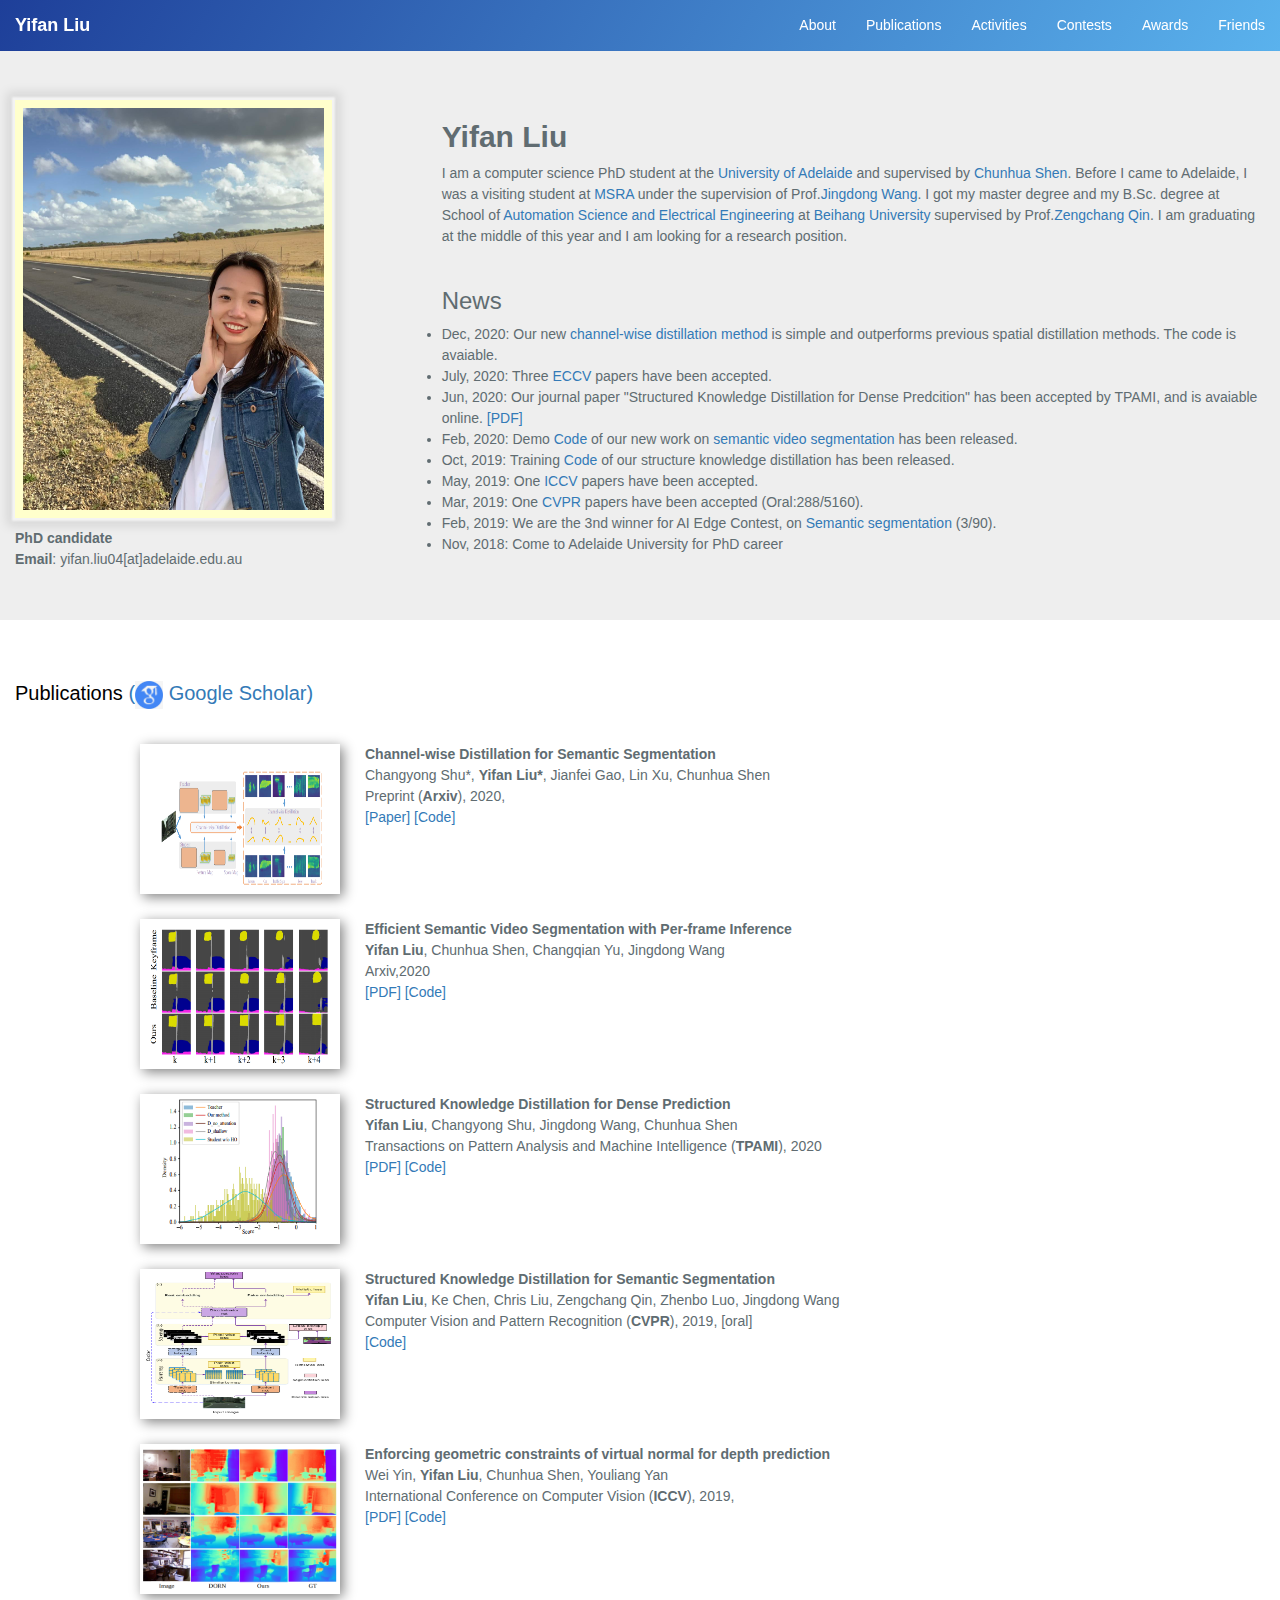
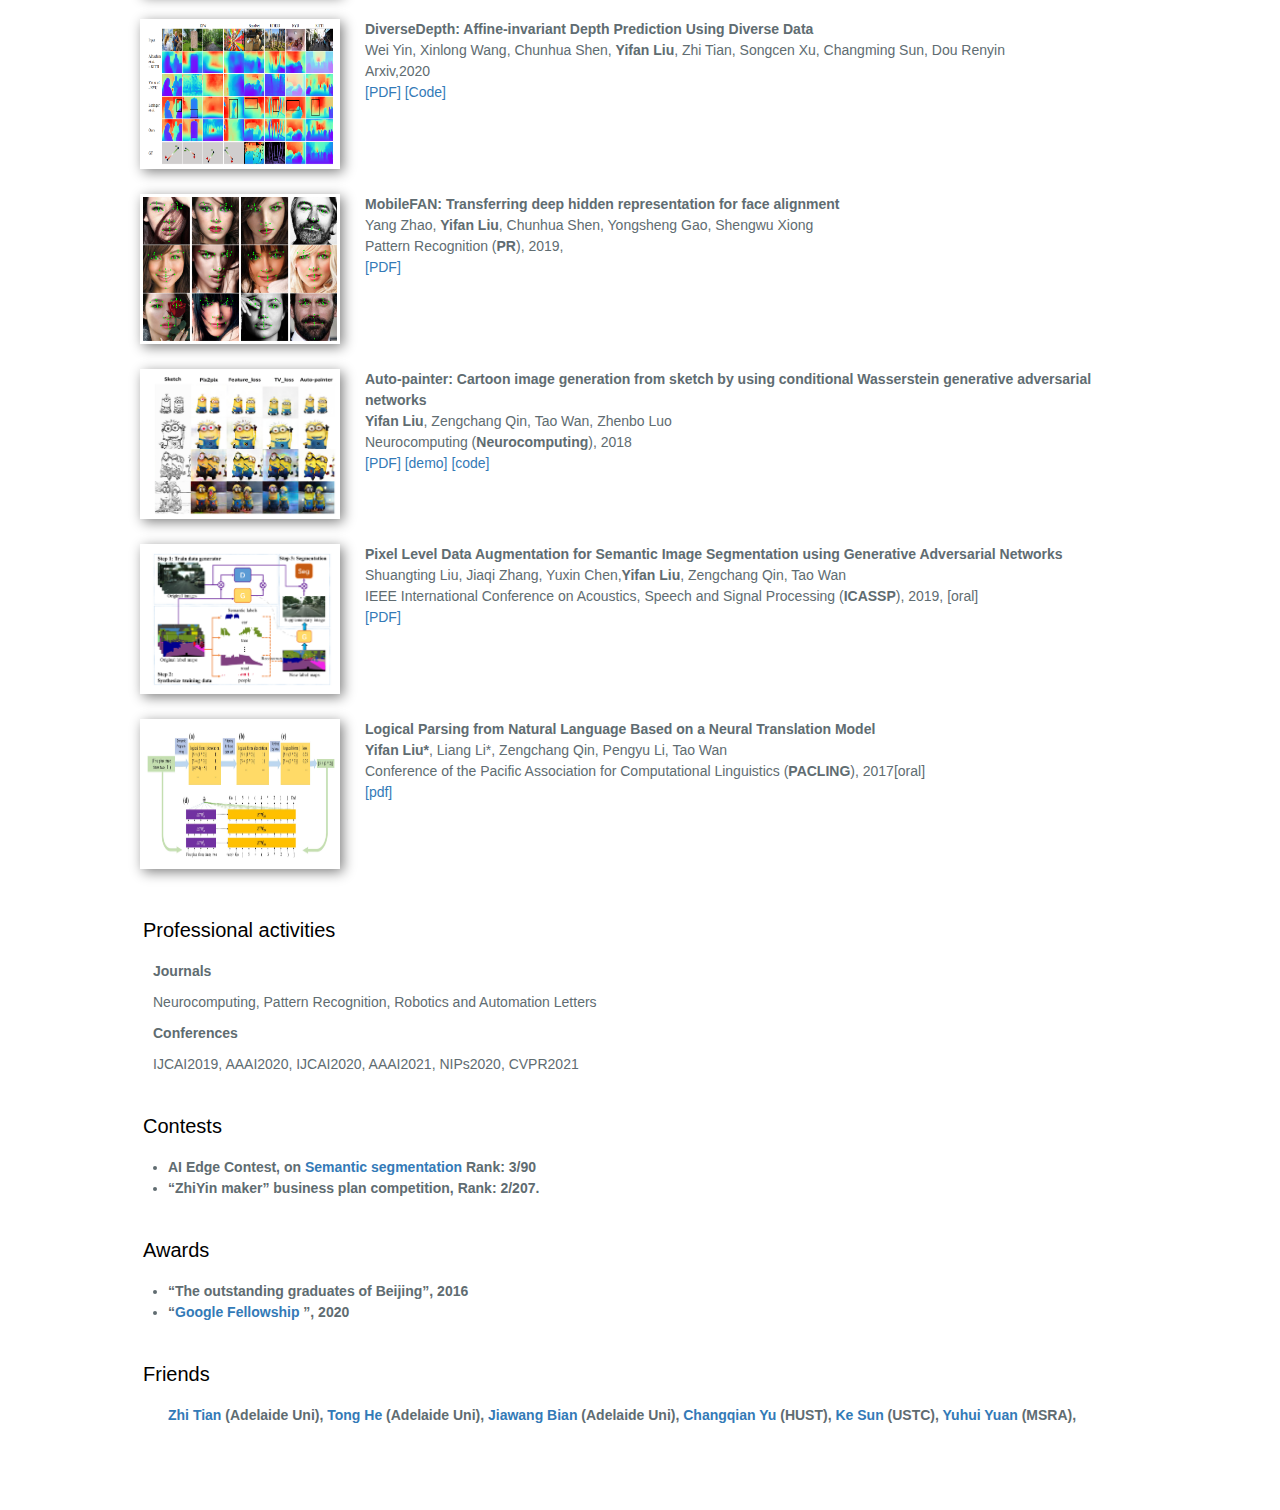
==== index.html @ f65a0e87 "Update index.html" ====
<!DOCTYPE html>

<html lang="en">
<head>
    <!-- Google Analytics -->
    <!-- Global site tag (gtag.js) - Google Analytics -->
    <script async src="https://scholar.google.co.uk/citations?user=GStTsxAAAAAJ&hl=en"></script>
    <script>
      window.dataLayer = window.dataLayer || [];
      function gtag(){dataLayer.push(arguments);}
      gtag('js', new Date());

      gtag('config', 'UA-156699410-1');
    </script>
    
    <meta charset="UTF-8">
    <meta http-equiv="Content-Security-Policy" content="block-all-mixed-content">

    <title>Yifan Liu</title>
    <link rel="icon"  href="images/icon.jpeg" />
    <link rel="stylesheet" href="https://maxcdn.bootstrapcdn.com/bootstrap/3.3.7/css/bootstrap.min.css">
    <link rel="stylesheet" href="./css/styles.css">
</head>
<div class="navbar navbar-fixed-top">
    <div class="container">
        <strong class="navbar-brand">Yifan Liu</strong>
        <div class="navbar-collapse collapse">
            <ul class="nav navbar-nav navbar-right">
                <li><a href="#about">About</a></li>
                <li><a href="#publication">Publications</a></li>
                <li><a href="#education">Activities</a></li>
                <li><a href="#experiences">Contests</a></li>
                <li><a href="#academic competition">Awards</a></li>
                <li><a href="#professional activities"> Friends</a></li>
            </ul>
        </div>
    </div>
</div>

<div class="gray-container" id="about">
    <div class="container">
        <div class="row">
            <div class="col-xs-4">
                <img id="me-img" src="yifan.png">
                <div style="padding-top:10px">
                    <span><strong>PhD candidate</strong></span><br /> 
                    <span><strong>Email</strong>: yifan.liu04[at]adelaide.edu.au</span> <br /> 
                </div>
                
            </div>
            <div class="col-xs-8">
                <h2>
                    <strong>Yifan Liu</strong>
                </h2>
                <div class="paper">
                    <span>I am a computer science PhD student at the <a href='https://www.adelaide.edu.au/'>University of Adelaide</a> and supervised by <a href='http://cs.adelaide.edu.au/~chhshen/'>Chunhua Shen</a>.</span>
                    Before I came to Adelaide, I was a visiting student at <a href='https://www.microsoft.com/en-us/research/lab/microsoft-research-asia/'>MSRA</a> under the supervision of Prof.<a href='https://jingdongwang2017.github.io/'>Jingdong Wang</a>. I got my master degree and my B.Sc. degree at School of <a href = 'asee.buaa.edu.cn'>Automation Science and Electrical Engineering</a> at <a href='https://ev.buaa.edu.cn/'>Beihang University</a> supervised by Prof.<a href='http://dsd.future-lab.cn/members/qin.html'>Zengchang Qin</a>.
                    I am graduating at the middle of this year and I am looking for a research position.
                    <br> <br>
                    <div style="clear: both;">
                        <div class="section">
                          <h3>News</h3>
                            <li> Dec, 2020: Our new <a href='https://github.com/drilistbox/CWD'>channel-wise distillation method</a> is simple and outperforms previous spatial distillation methods. The code is avaiable.</a> </li>
                            <li> July, 2020: Three <a href='https://eccv2020.eu/'>ECCV</a> papers have been accepted. </a> </li>
                            <li> Jun, 2020: Our journal paper "Structured Knowledge Distillation for Dense Predcition" has been accepted by TPAMI, and is avaiable online. <a href='https://ieeexplore.ieee.org/stamp/stamp.jsp?tp=&arnumber=9115859'>[PDF]</a> </li>
                            <li> Feb, 2020: Demo <a href='https://github.com/irfanICMLL/ETC-Real-time-Per-frame-Semantic-video-segmentation'>Code</a> of our new work on  <a href='https://arxiv.org/pdf/2002.11433.pdf'>semantic video segmentation</a> has been released. </li>
                            <li> Oct, 2019: Training <a href='https://github.com/irfanICMLL/structure_knowledge_distillation'>Code</a> of our structure knowledge distillation has been released. </li>	    
                            <li> May, 2019: One <a href='http://iccv2019.thecvf.com//'>ICCV</a> papers have been accepted. </li>
                            <li> Mar, 2019: One <a href='2019.thecvf.com/'>CVPR</a> papers have been accepted (Oral:288/5160). </li>
                            <li> Feb, 2019: We are the 3nd winner for AI Edge Contest, on <a href='https://signate.jp/competitions/143/leaderboard'>Semantic segmentation </a> (3/90). </li>
                            <li> Nov, 2018: Come to Adelaide University for PhD career </li>
                        </div>
                </div>
            </div>
        </div>
    </div>
</div>
</div>

<br />
<div id="rows" style="margin-left: 8%"></div>


<div id="publication">
    <div class="container">
        <h2 class="section_title">Publications 
            <a href="https://scholar.google.com/citations?user=ksQ4JnQAAAAJ&hl=zh-CN" target="_blank">
                    (<img src = "scholar.jpg" title = "scholar" width ="28"> Google Scholar)
            </a>
        </h2>
        <div class="w-4/5 mx-auto">
                       <div class="flex pt-10">
            <div>
                <img class="publication-photo mr-10" src="papers/cw.png" title="Channel-wise Distillation for Semantic Segmentation" />
            </div>
            <div>
                <strong>Channel-wise Distillation for Semantic Segmentation</strong><br />
                Changyong Shu*, <strong>Yifan Liu*</strong>, Jianfei Gao, Lin Xu, Chunhua Shen<br />
                Preprint (<strong>Arxiv</strong>), 2020,<br /> 
                <a href='https://arxiv.org/abs/2011.13256'>[Paper]</a>
                <a href='https://github.com/drilistbox/CWD'>[Code]</a>
            </div>
            </div>
            
            
            <div class="flex pt-10">
                <div><img class="publication-photo mr-10 " src="papers/ECCV.png" title="Efficient Semantic Video Segmentation with Per-frame Inference" /></div>
                <div class="">
                    <strong>Efficient Semantic Video Segmentation with Per-frame Inference</strong><br />
                    <strong>Yifan Liu</strong>, Chunhua Shen, Changqian Yu, Jingdong Wang<br />
                    Arxiv,2020<br /> 
                    <a href='https://arxiv.org/pdf/2002.11433.pdf'>[PDF]</a>
                    <a href='https://github.com/irfanICMLL/ETC-Real-time-Per-frame-Semantic-video-segmentation'>[Code]</a>
                </div>
            </div>
           <div class="flex pt-10">
               <div>
                <img class="publication-photo mr-10" src="papers/pami.png" title="Structured Knowledge Distillation for Dense Prediction" />
               </div>
               <div>
                <strong>Structured Knowledge Distillation for Dense Prediction</strong><br />
                <strong>Yifan Liu</strong>, Changyong Shu, Jingdong Wang, Chunhua Shen<br />
                Transactions on Pattern Analysis and Machine Intelligence (<strong>TPAMI</strong>), 2020<br /> 
                <a href='https://ieeexplore.ieee.org/stamp/stamp.jsp?tp=&arnumber=9115859'>[PDF]</a>
                <a href='https://github.com/irfanICMLL/structure_knowledge_distillation'>[Code]</a>
               </div>
           </div>

           <div class="flex pt-10">
            <div>
                <img class="publication-photo mr-10" src="papers/cvpr.png" title="Structured Knowledge Distillation for Semantic Segmentation" />
            </div>
            <div>
                <strong>Structured Knowledge Distillation for Semantic Segmentation</strong><br />
                <strong>Yifan Liu</strong>, Ke Chen, Chris Liu, Zengchang Qin, Zhenbo Luo, Jingdong Wang<br />
                Computer Vision and Pattern Recognition (<strong>CVPR</strong>), 2019, <alert>[oral]</alert><br /> 
                <a href='https://github.com/irfanICMLL/structure_knowledge_distillation'>[Code]</a>
            </div>
            </div>

            <div class="flex pt-10">
                <div>
                    <img class="publication-photo mr-10" src="papers/iccv2019.png" title="Enforcing geometric constraints of virtual normal for depth prediction" />
                </div>
                <div>
                    <strong>Enforcing geometric constraints of virtual normal for depth prediction</strong><br />
                    Wei Yin, <strong>Yifan Liu</strong>, Chunhua Shen, Youliang Yan<br />
                    International Conference on Computer Vision (<strong>ICCV</strong>), 2019,<br /> 
                    <a href='https://arxiv.org/pdf/1907.12209.pdf'>[PDF]</a>
                    <a href='https://github.com/YvanYin/VNL_Monocular_Depth_Prediction'>[Code]</a>
                </div>
            </div>

            <div class="flex pt-10">
                <div>
                    <img class="publication-photo mr-10" src="papers/DiverseDepth.png" title="DiverseDepth: Affine-invariant Depth Prediction Using Diverse Data" />
                </div>
                <div>
                    <strong>DiverseDepth: Affine-invariant Depth Prediction Using Diverse Data</strong><br />
                    Wei Yin, Xinlong Wang, Chunhua Shen, <strong>Yifan Liu</strong>, Zhi Tian, Songcen Xu, Changming Sun, Dou Renyin<br />
                    Arxiv,2020<br /> 
                    <a href='https://arxiv.org/pdf/2002.00569.pdf'>[PDF]</a>
                    <a href='https://github.com/YvanYin/DiverseDepth'>[Code]</a>
                </div>
            </div>

            <div class="flex pt-10">
                <div>
                    <img class="publication-photo mr-10" src="papers/MobileFAN.jpg" title="MobileFAN: Transferring deep hidden representation for face alignment" />
                </div>
                <div>
                    <strong>MobileFAN: Transferring deep hidden representation for face alignment</strong><br />
                    Yang Zhao, <strong>Yifan Liu</strong>, Chunhua Shen, Yongsheng Gao, Shengwu Xiong<br />
                    Pattern Recognition (<strong>PR</strong>), 2019,<br /> 
                    <a href='https://www.sciencedirect.com/science/article/pii/S0031320319304157?utm_campaign=STMJ_75273_AUTH_SERV_PPUB&utm_medium=email&utm_dgroup=Email1Publishing&utm_acid=-798781226&SIS_ID=-1&dgcid=STMJ_75273_AUTH_SERV_PPUB&CMX_ID=&utm_in=DM620491&utm_source=AC_30&utm_term=Email%201%20Publishing_TLSH_Reminder#fig0005'>[PDF]</a>
                </div>
            </div>


            <div class="flex pt-10">
                <div>
                    <img class="publication-photo mr-10" src="papers/neurocomputing.png" title="Auto-painter: Cartoon image generation from sketch by using conditional Wasserstein generative adversarial networks" />
                </div>
                <div>
                    <strong>Auto-painter: Cartoon image generation from sketch by using conditional Wasserstein generative adversarial networks</strong><br />
                    <strong>Yifan Liu</strong>, Zengchang Qin, Tao Wan, Zhenbo Luo  <br />
                    Neurocomputing (<strong>Neurocomputing</strong>), 2018<br /> 
                    <a href='https://www.sciencedirect.com/science/article/pii/S0925231218306209'>[PDF]</a>
                    <a href='https://youtu.be/g9rf-YFGgbg'>[demo]</a>
                    <a href='https://github.com/irfanICMLL/Auto_painter'>[code]</a>
                </div>
            </div>



            <div class="flex pt-10">
                <div>
                    <img class="publication-photo mr-10" src="papers/icassp.png" title="Pixel Level Data Augmentation for Semantic Image Segmentation using Generative Adversarial Networks" />
                </div>
                <div>
                    <strong>Pixel Level Data Augmentation for Semantic Image Segmentation using Generative Adversarial Networks</strong><br />
                    Shuangting Liu, Jiaqi Zhang, Yuxin Chen,<strong>Yifan Liu</strong>, Zengchang Qin, Tao Wan <br />
                    IEEE International Conference on Acoustics, Speech and Signal Processing (<strong>ICASSP</strong>), 2019, <alert>[oral]</alert><br /> 
                    <a href='https://ieeexplore.ieee.org/stamp/stamp.jsp?arnumber=8683590'>[PDF]</a>
                </div>
            </div>

            <div class="flex pt-10">
                <div>
                    <img class="publication-photo mr-10" src="papers/ll.png" title="Logical Parsing from Natural Language Based on a Neural Translation Model" />
                </div>
                <div>
                    <strong>Logical Parsing from Natural Language Based on a Neural Translation Model</strong><br />
                    <strong>Yifan Liu*</strong>, Liang Li*, Zengchang Qin, Pengyu Li, Tao Wan<br />
                    Conference of the Pacific Association for Computational Linguistics (<strong>PACLING</strong>), 2017<alert>[oral]</alert><br />
                    <a href='https://arxiv.org/pdf/1705.03389'>[pdf]</a> <br />
                </div>
            </div> 

        </div>
    </div>
</div>

 
<div class="w-4/5 mx-auto">
    <div id="education">
        <div class="container">
            <h2 class="section_title mt-20">Professional activities</h2>
            <div class="row work-block pl-10">
                <p><strong>Journals</p></strong>
                <p>Neurocomputing, Pattern Recognition, Robotics and Automation Letters</p>
                <p><strong>Conferences</p></strong>
                <p>IJCAI2019, AAAI2020, IJCAI2020, AAAI2021, NIPs2020, CVPR2021</p>
            </div>
        </div>
    </div>
    
    <div id="experiences">
        <div class="container">
            <h2 class="section_title">Contests</h2>
            <div class="row work-block">
                <ul>
                    <li><strong>AI Edge Contest, on <a href='https://signate.jp/competitions/143/leaderboard'>Semantic segmentation </a> <strong>Rank</strong>: 3/90</li>
                    <li><strong>“ZhiYin maker” business plan competition,  <strong>Rank</strong>: 2/207.</li>
                </ul>
            </div>
        </div>
    </div>
    
    <div id="academic competition">
    <div class="container">
        <h2 class="section_title">Awards</h2>
        <div class="row work-block">
            <ul>
                <li><strong>“The outstanding graduates of Beijing”, 2016</li>
                <li><strong>“<a href='https://ai.googleblog.com/2020/10/announcing-2020-google-phd-fellows.html'>Google Fellowship </a>”, 2020</li>
            </ul>
        </div>
    </div>
    </div>
    
    <div id="professional activities">
        <div class="container">
            <h2 class="section_title">Friends</h2>
            <div class="row work-block">
                <ul>
                <dd><p>
                    <a href='https://github.com/tianzhi0549'>Zhi Tian</a> (Adelaide Uni),
                    <a href='https://tonghe90.github.io/'>Tong He</a> (Adelaide Uni),
                    <a href="https://jwbian.net/">Jiawang Bian</a> (Adelaide Uni),
                    <a href='https://changqianyu.me/'>Changqian Yu</a> (HUST),
                    <a href="https://github.com/sunke123/">Ke Sun</a> (USTC),
                    <a href="https://github.com/PkuRainBow">Yuhui Yuan</a> (MSRA),
                </p></dd>
                </dl>
                </ul>
            </div>
        </div>
    </div>
    
    <div id="clustrmaps-widget" class="mt-10"></div><script class="" type="text/javascript" id="clustrmaps" src="//cdn.clustrmaps.com/map_v2.js?d=ESrHfC12ZPaJA2MDjb1uqzEe7HKxktsmOkRHtb72vGI&cl=ffffff&w=a"></script>
    <div class="h-16"></div>
    
</div>


</body>
</html>
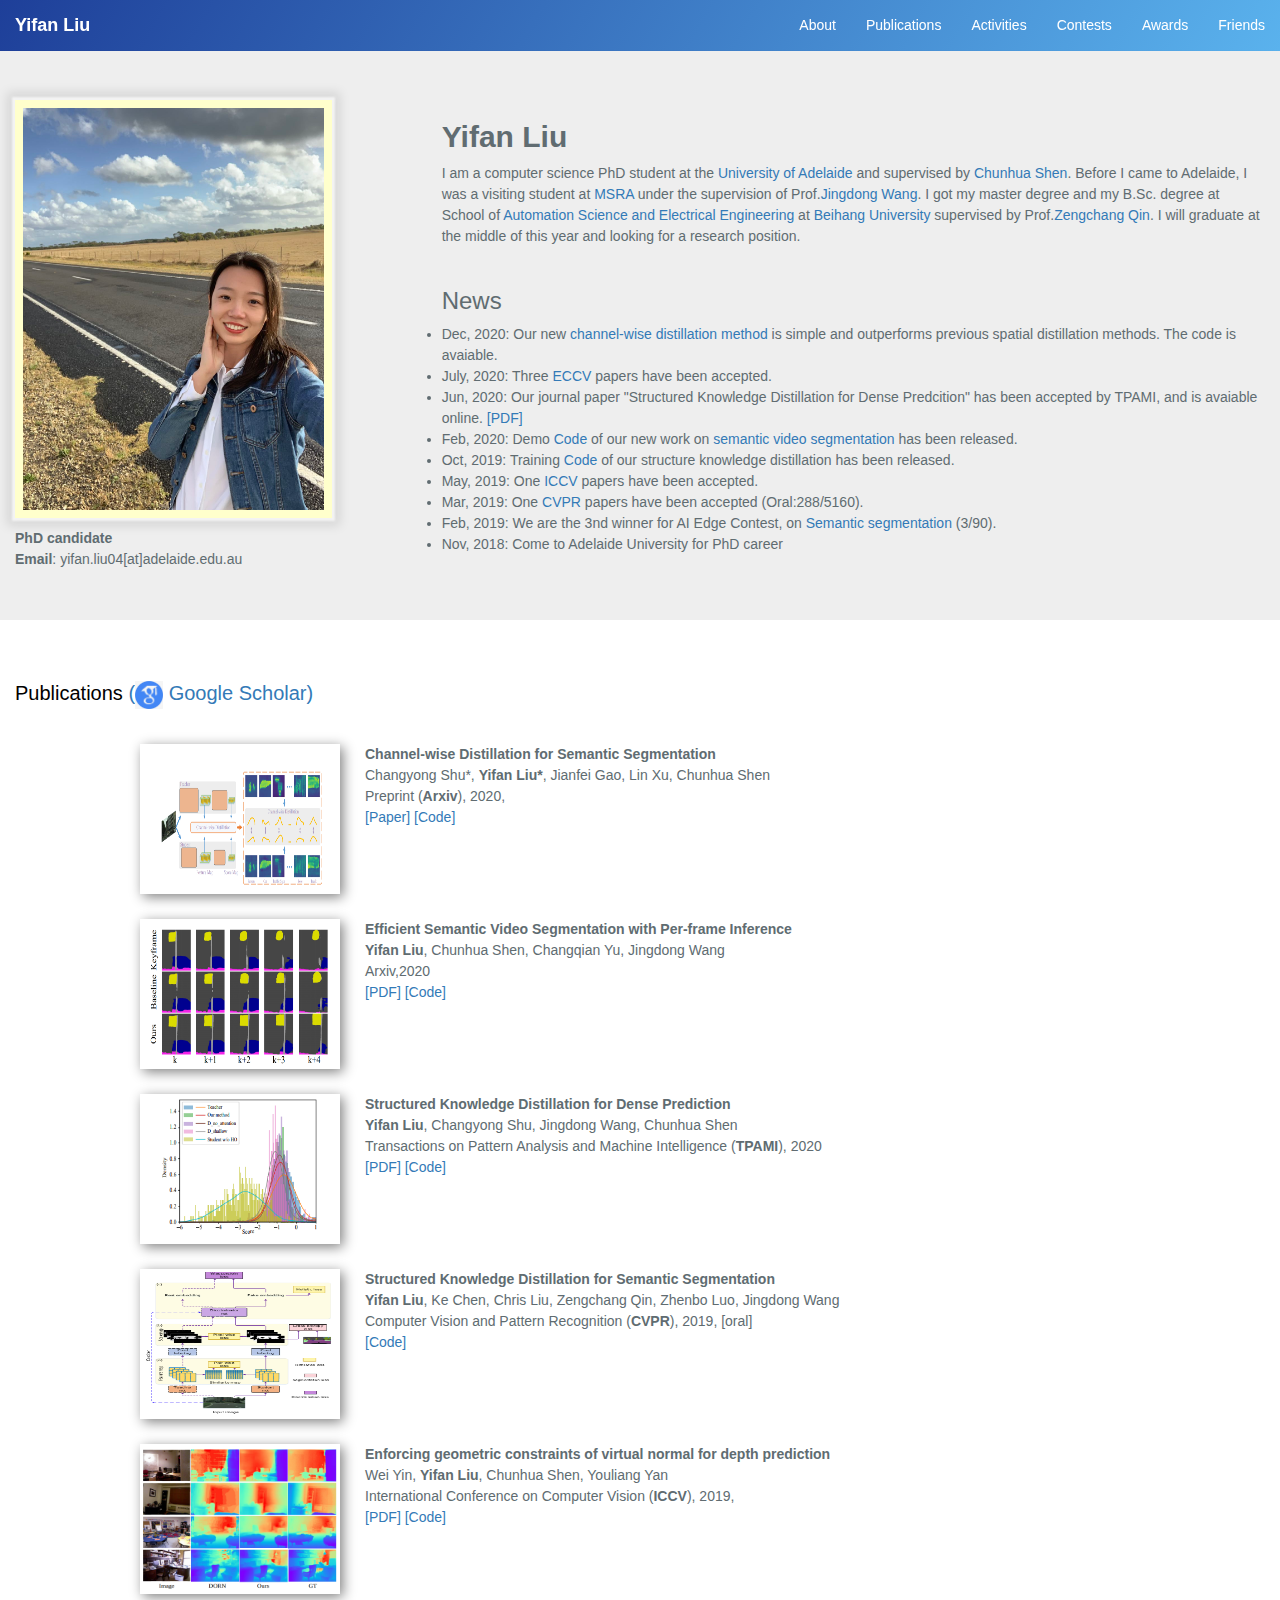
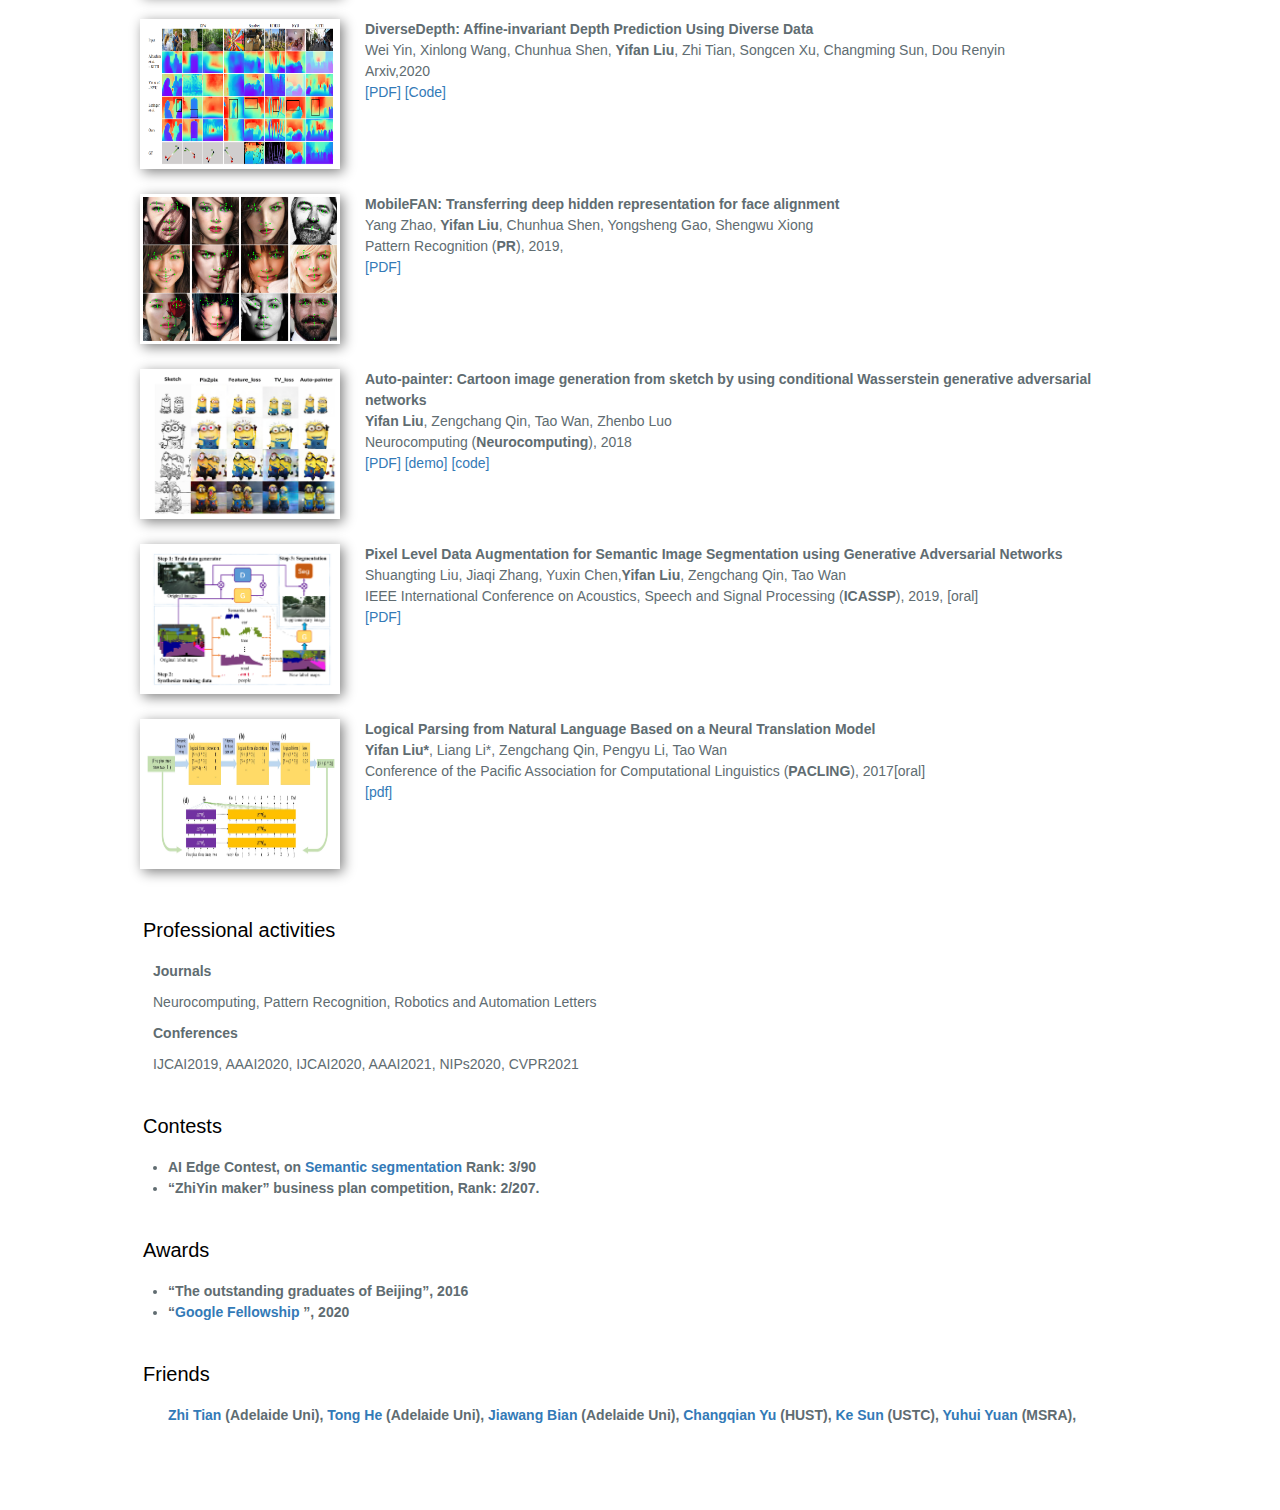
==== commit 16186d9c: "Update index.html" ====
--- a/index.html
+++ b/index.html
@@ -56,7 +56,7 @@
                 <div class="paper">
                     <span>I am a computer science PhD student at the <a href='https://www.adelaide.edu.au/'>University of Adelaide</a> and supervised by <a href='http://cs.adelaide.edu.au/~chhshen/'>Chunhua Shen</a>.</span>
                     Before I came to Adelaide, I was a visiting student at <a href='https://www.microsoft.com/en-us/research/lab/microsoft-research-asia/'>MSRA</a> under the supervision of Prof.<a href='https://jingdongwang2017.github.io/'>Jingdong Wang</a>. I got my master degree and my B.Sc. degree at School of <a href = 'asee.buaa.edu.cn'>Automation Science and Electrical Engineering</a> at <a href='https://ev.buaa.edu.cn/'>Beihang University</a> supervised by Prof.<a href='http://dsd.future-lab.cn/members/qin.html'>Zengchang Qin</a>.
-                    I am graduating at the middle of this year and I am looking for a research position.
+                    I will graduate at the middle of this year and looking for a research position.
                     <br> <br>
                     <div style="clear: both;">
                         <div class="section">
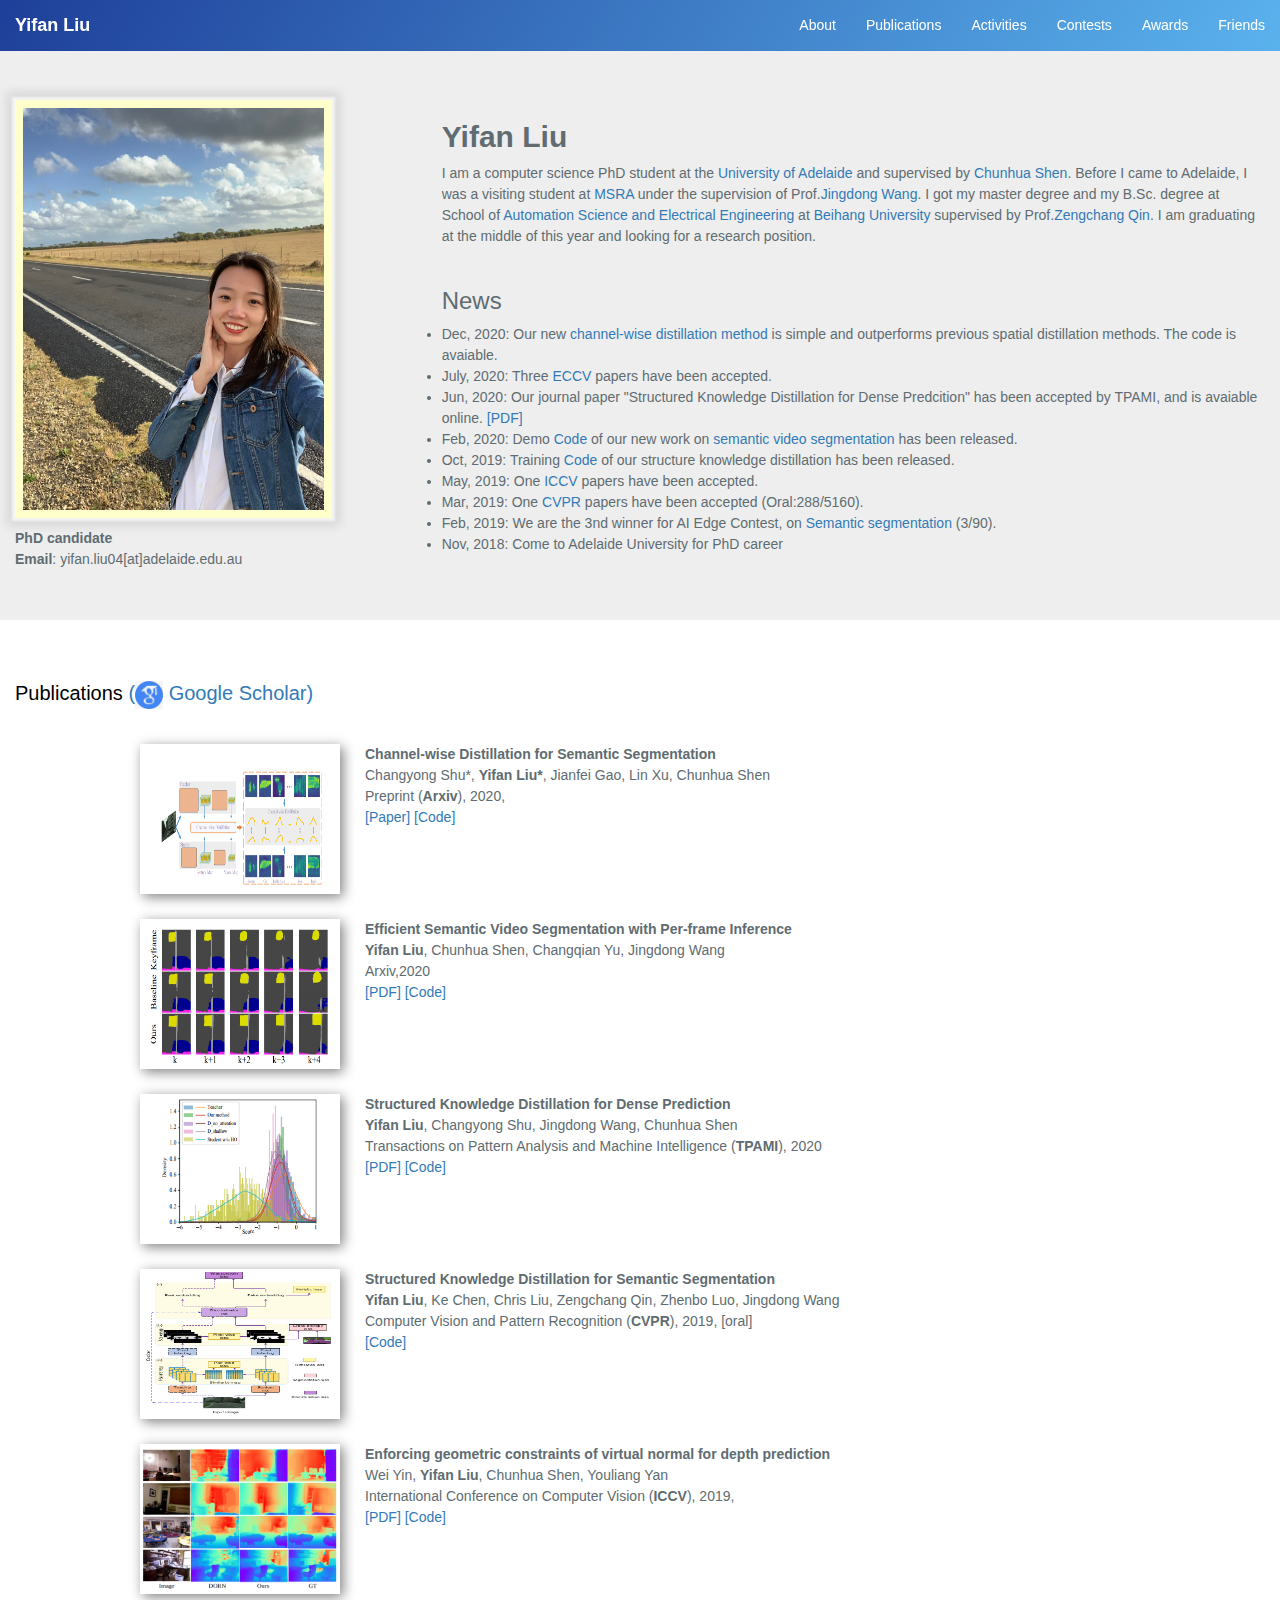
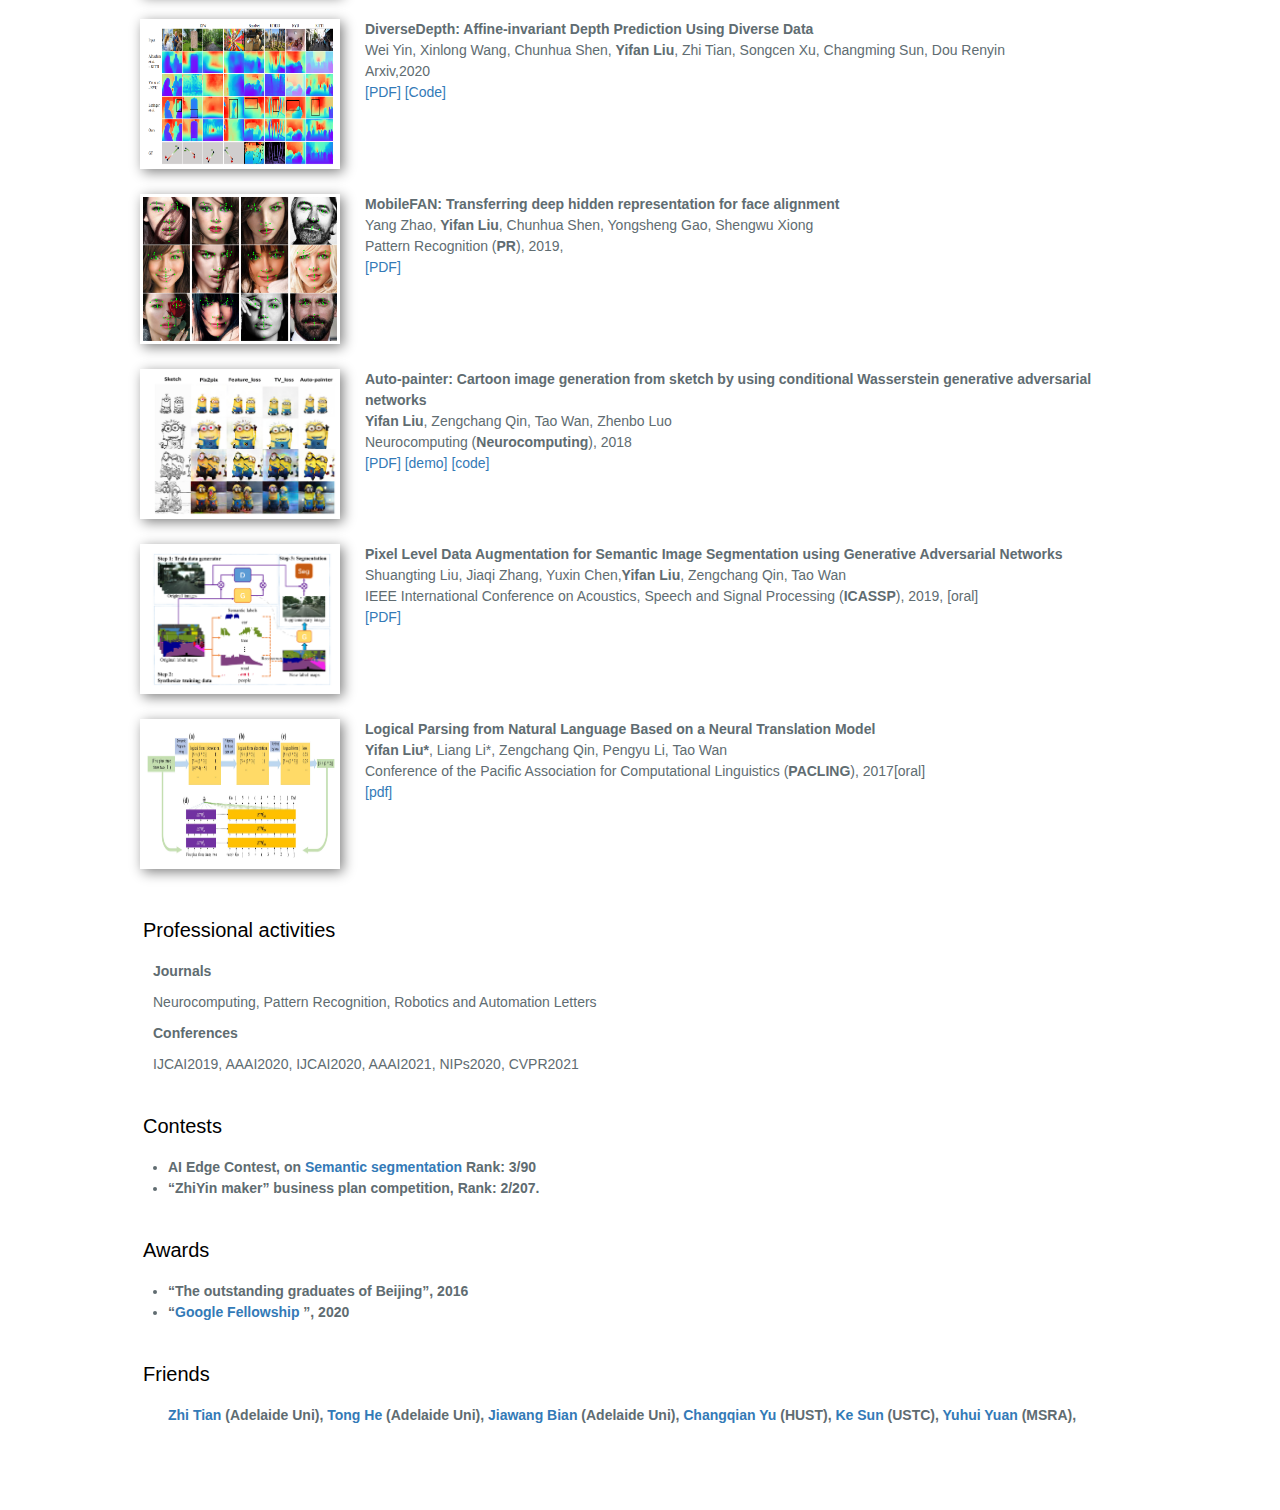
==== commit 44e48e08: "Update index.html" ====
--- a/index.html
+++ b/index.html
@@ -56,7 +56,7 @@
                 <div class="paper">
                     <span>I am a computer science PhD student at the <a href='https://www.adelaide.edu.au/'>University of Adelaide</a> and supervised by <a href='http://cs.adelaide.edu.au/~chhshen/'>Chunhua Shen</a>.</span>
                     Before I came to Adelaide, I was a visiting student at <a href='https://www.microsoft.com/en-us/research/lab/microsoft-research-asia/'>MSRA</a> under the supervision of Prof.<a href='https://jingdongwang2017.github.io/'>Jingdong Wang</a>. I got my master degree and my B.Sc. degree at School of <a href = 'asee.buaa.edu.cn'>Automation Science and Electrical Engineering</a> at <a href='https://ev.buaa.edu.cn/'>Beihang University</a> supervised by Prof.<a href='http://dsd.future-lab.cn/members/qin.html'>Zengchang Qin</a>.
-                    I will graduate at the middle of this year and looking for a research position.
+                    I am graduating at the middle of this year and looking for a research position.
                     <br> <br>
                     <div style="clear: both;">
                         <div class="section">
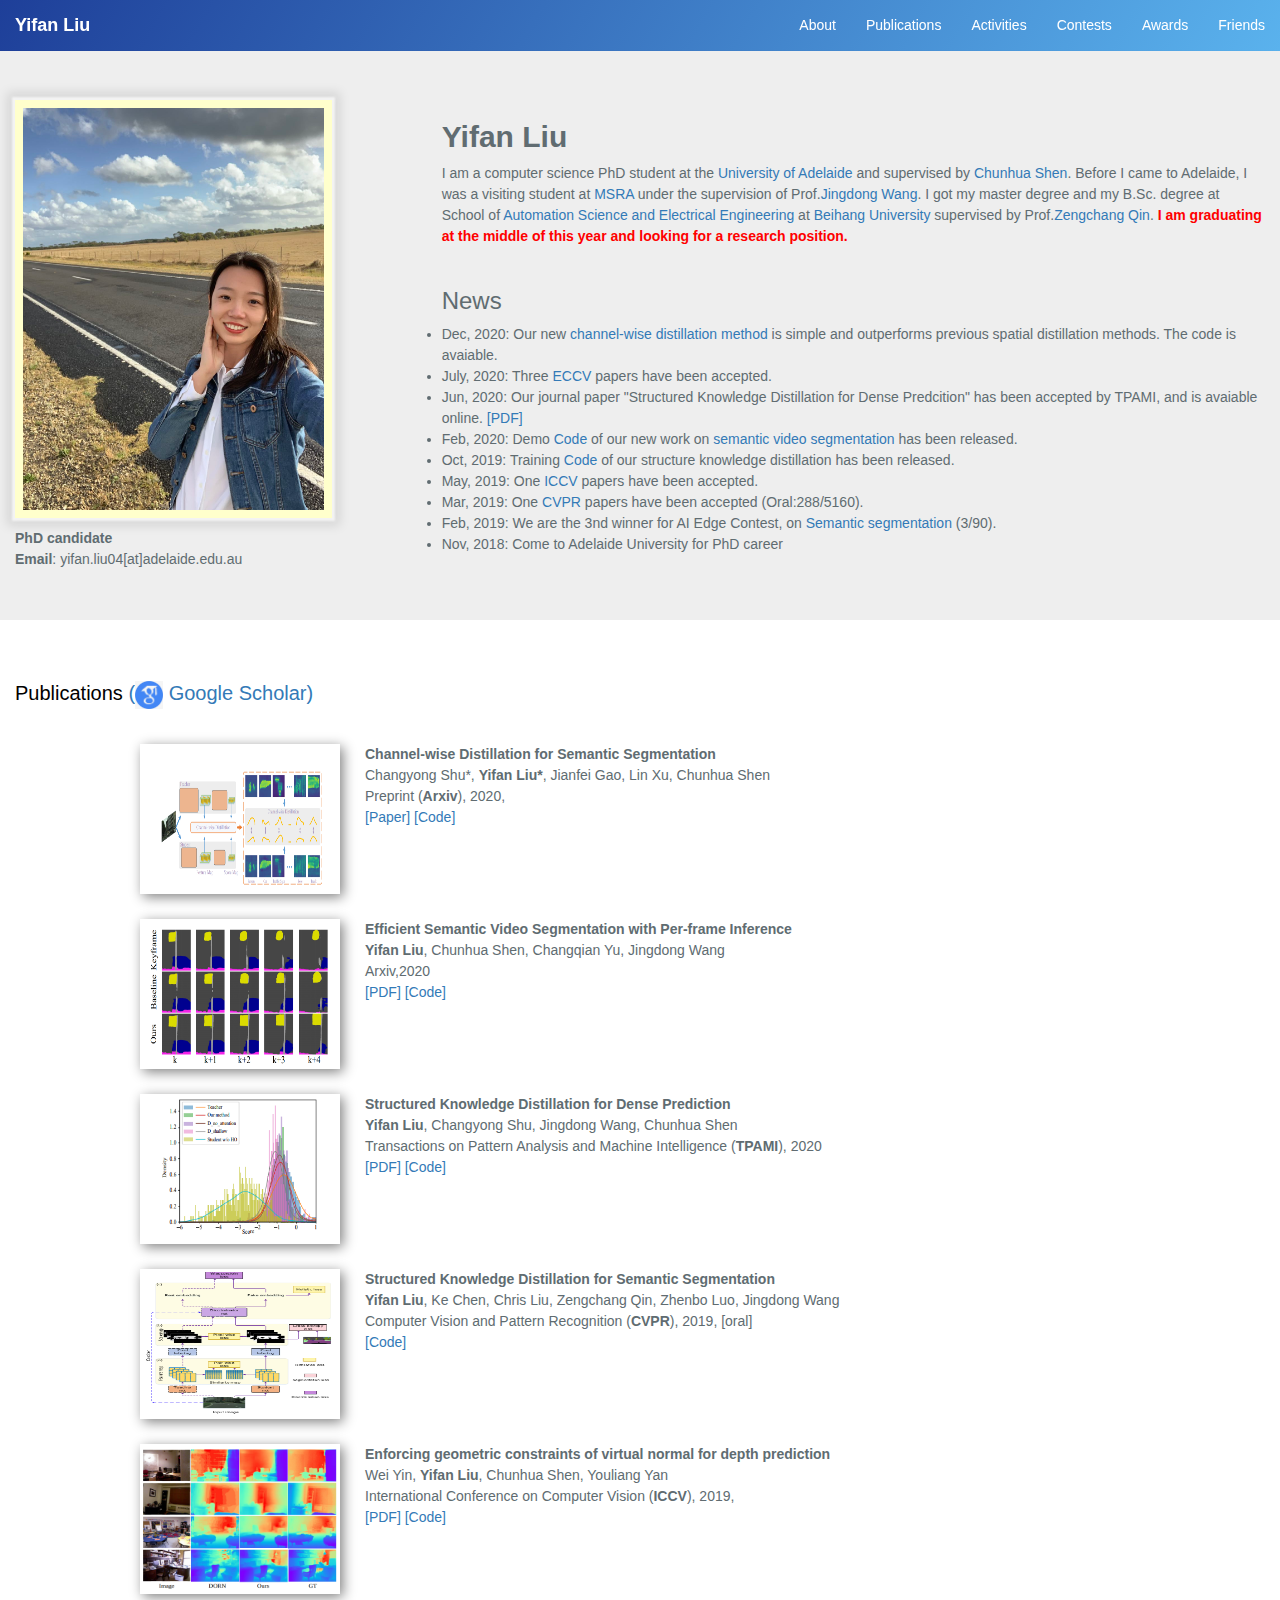
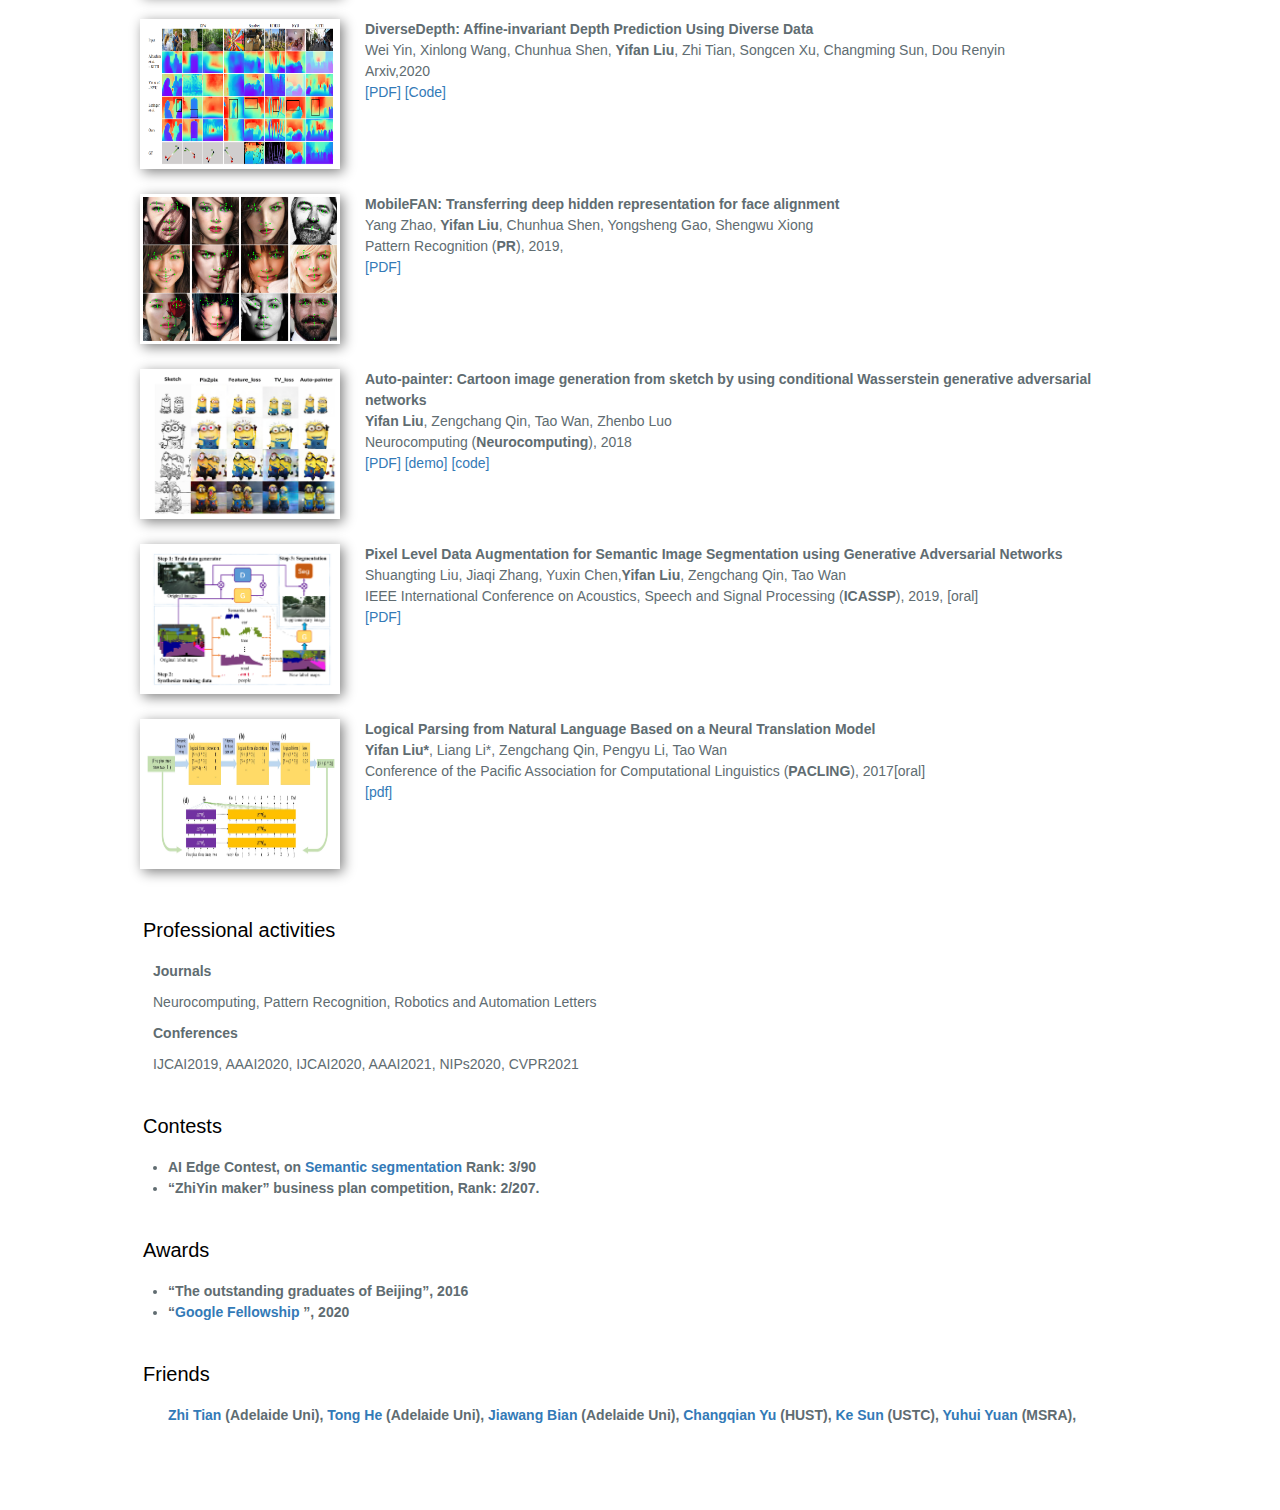
==== commit 38a44af2: "red" ====
--- a/index.html
+++ b/index.html
@@ -56,7 +56,7 @@
                 <div class="paper">
                     <span>I am a computer science PhD student at the <a href='https://www.adelaide.edu.au/'>University of Adelaide</a> and supervised by <a href='http://cs.adelaide.edu.au/~chhshen/'>Chunhua Shen</a>.</span>
                     Before I came to Adelaide, I was a visiting student at <a href='https://www.microsoft.com/en-us/research/lab/microsoft-research-asia/'>MSRA</a> under the supervision of Prof.<a href='https://jingdongwang2017.github.io/'>Jingdong Wang</a>. I got my master degree and my B.Sc. degree at School of <a href = 'asee.buaa.edu.cn'>Automation Science and Electrical Engineering</a> at <a href='https://ev.buaa.edu.cn/'>Beihang University</a> supervised by Prof.<a href='http://dsd.future-lab.cn/members/qin.html'>Zengchang Qin</a>.
-                    I am graduating at the middle of this year and looking for a research position.
+                    <span style="color:red; font-weight:bold">I am graduating at the middle of this year and looking for a research position.</span>
                     <br> <br>
                     <div style="clear: both;">
                         <div class="section">
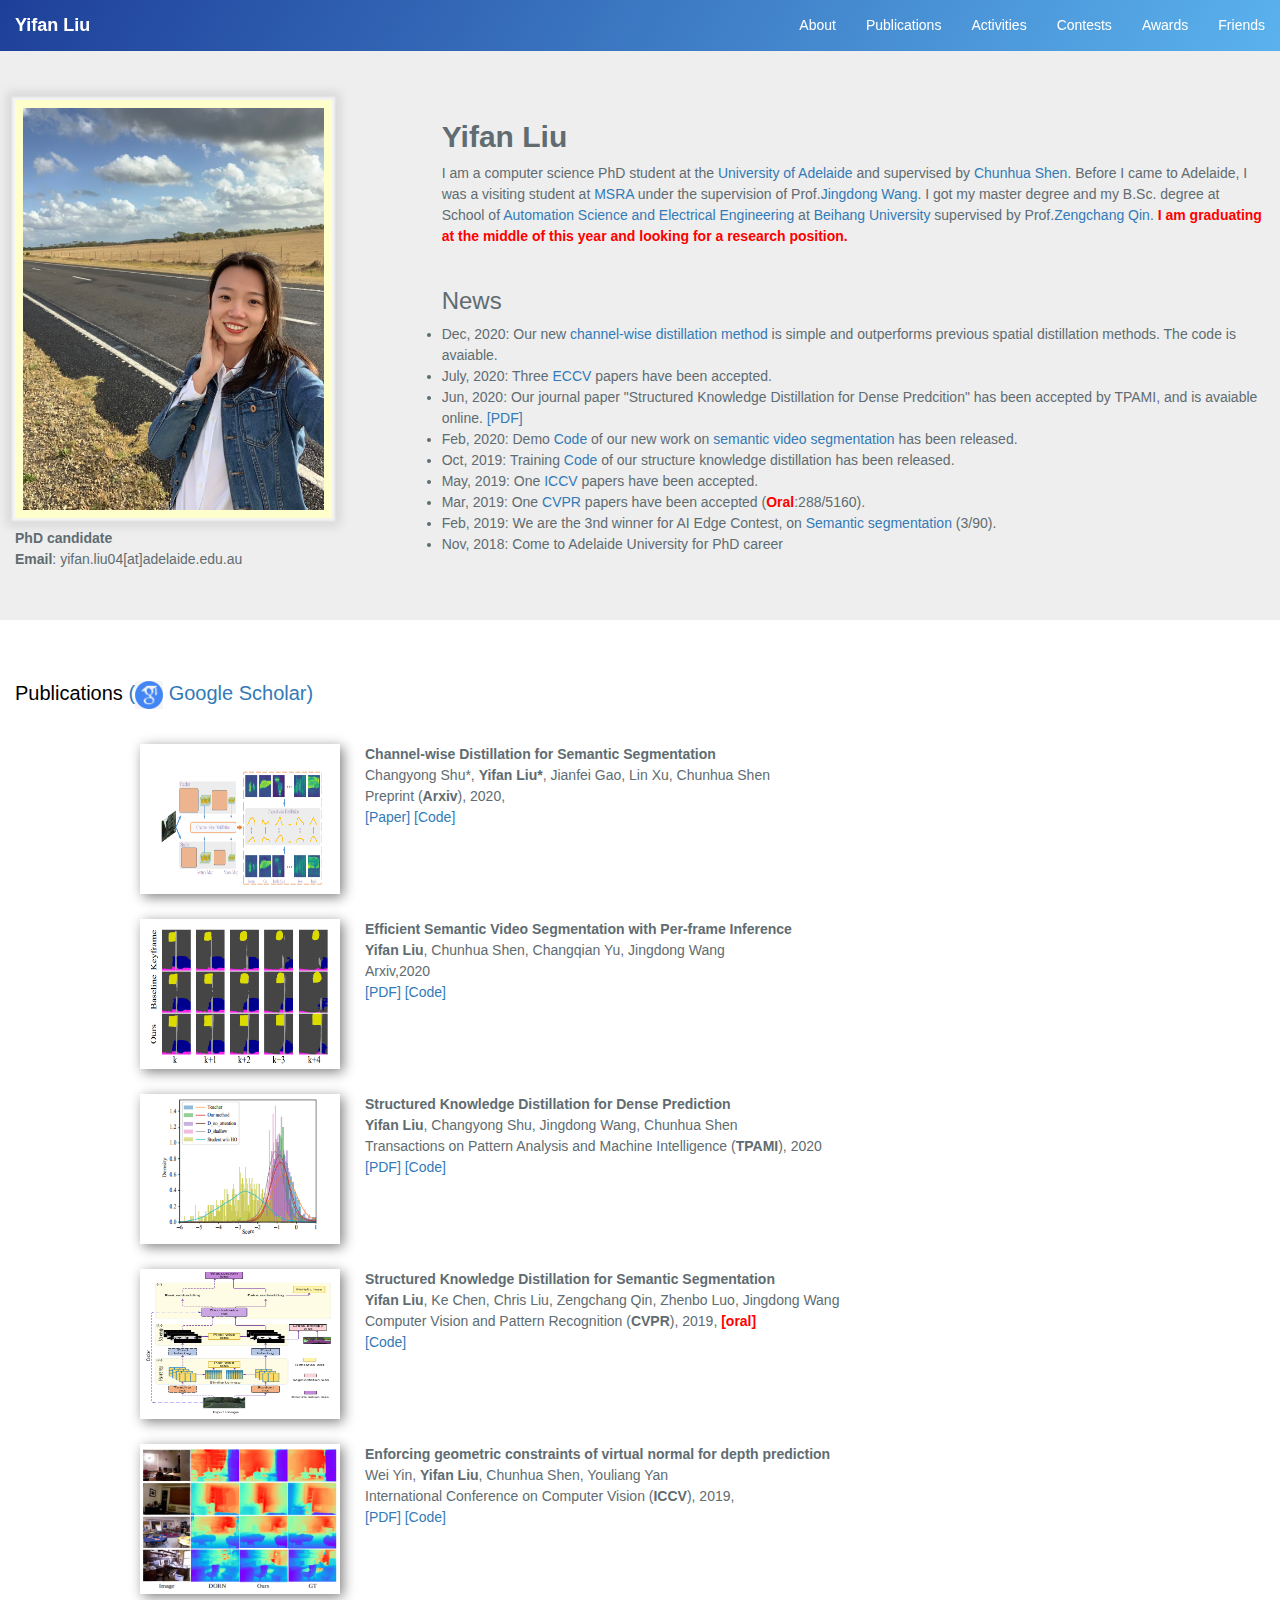
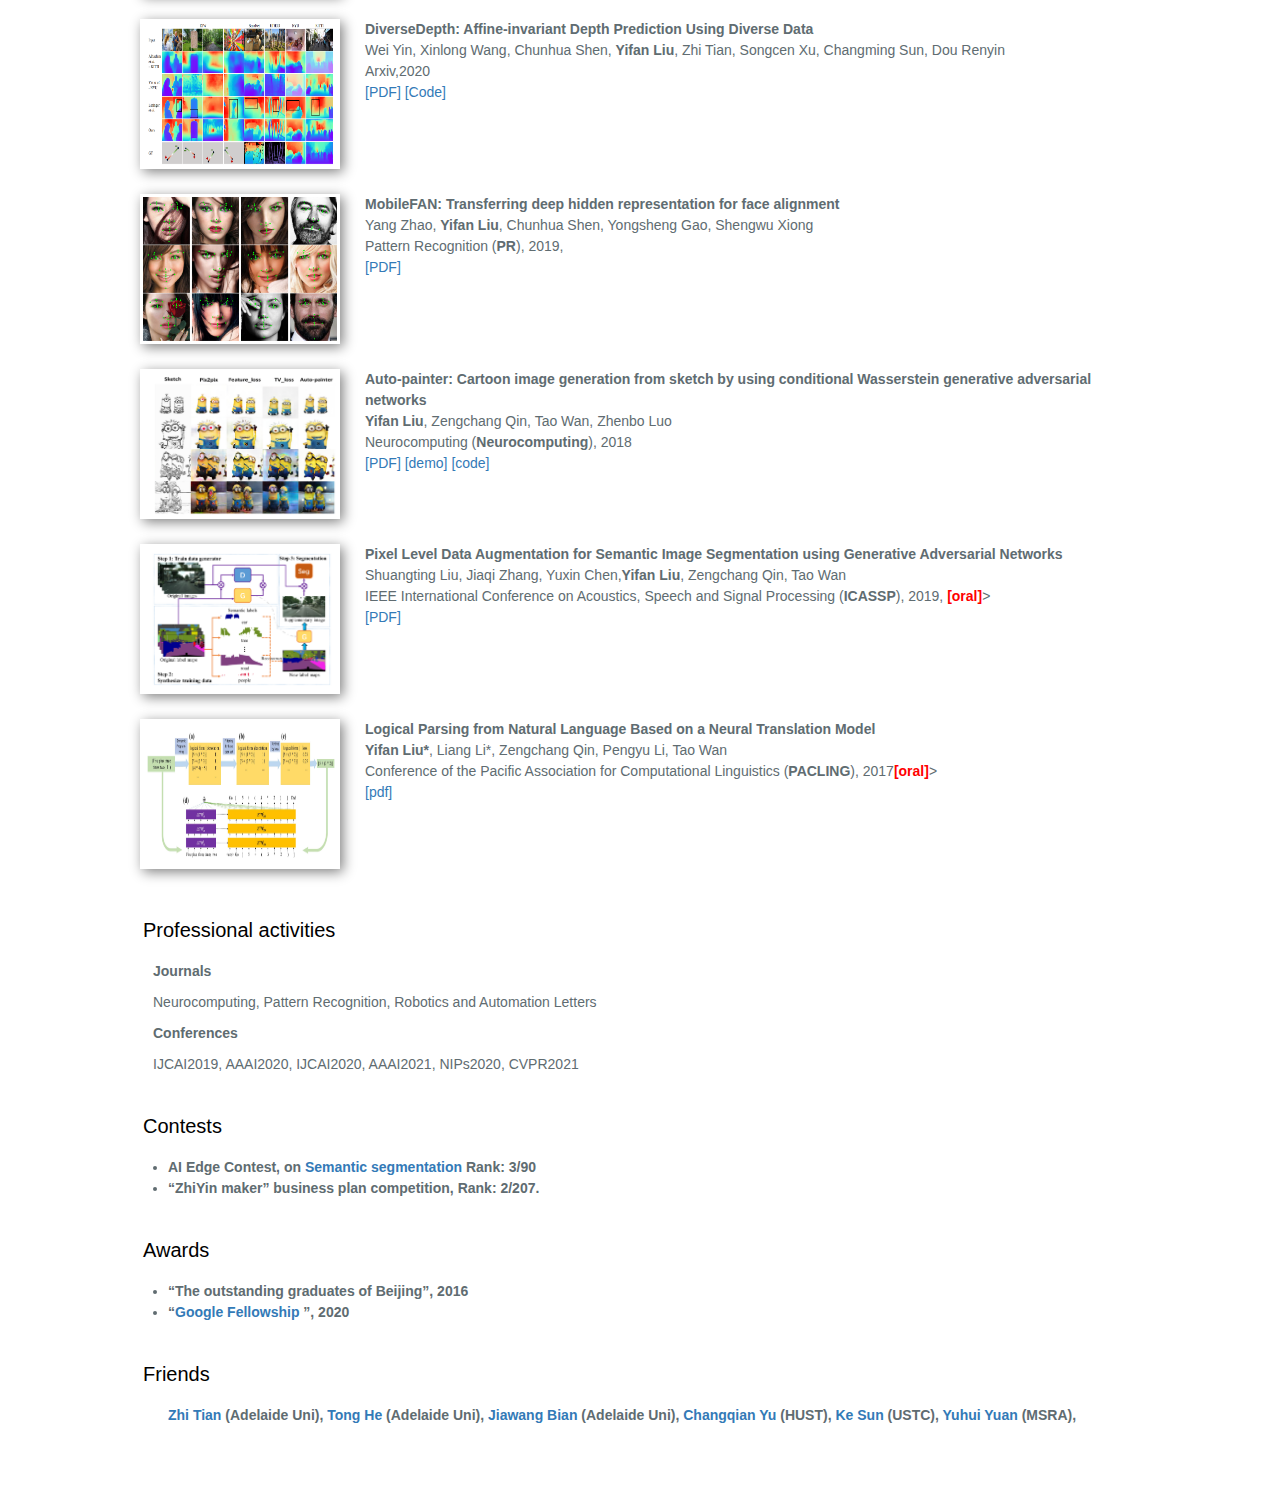
==== commit 4bbd0253: "red" ====
--- a/index.html
+++ b/index.html
@@ -67,7 +67,7 @@
                             <li> Feb, 2020: Demo <a href='https://github.com/irfanICMLL/ETC-Real-time-Per-frame-Semantic-video-segmentation'>Code</a> of our new work on  <a href='https://arxiv.org/pdf/2002.11433.pdf'>semantic video segmentation</a> has been released. </li>
                             <li> Oct, 2019: Training <a href='https://github.com/irfanICMLL/structure_knowledge_distillation'>Code</a> of our structure knowledge distillation has been released. </li>	    
                             <li> May, 2019: One <a href='http://iccv2019.thecvf.com//'>ICCV</a> papers have been accepted. </li>
-                            <li> Mar, 2019: One <a href='2019.thecvf.com/'>CVPR</a> papers have been accepted (Oral:288/5160). </li>
+                            <li> Mar, 2019: One <a href='2019.thecvf.com/'>CVPR</a> papers have been accepted (<span style="color:red; font-weight:bold">Oral</span>:288/5160). </li>
                             <li> Feb, 2019: We are the 3nd winner for AI Edge Contest, on <a href='https://signate.jp/competitions/143/leaderboard'>Semantic segmentation </a> (3/90). </li>
                             <li> Nov, 2018: Come to Adelaide University for PhD career </li>
                         </div>
@@ -134,7 +134,7 @@
             <div>
                 <strong>Structured Knowledge Distillation for Semantic Segmentation</strong><br />
                 <strong>Yifan Liu</strong>, Ke Chen, Chris Liu, Zengchang Qin, Zhenbo Luo, Jingdong Wang<br />
-                Computer Vision and Pattern Recognition (<strong>CVPR</strong>), 2019, <alert>[oral]</alert><br /> 
+                Computer Vision and Pattern Recognition (<strong>CVPR</strong>), 2019, <span style="color:red; font-weight:bold"><alert>[oral]</alert></span><br /> 
                 <a href='https://github.com/irfanICMLL/structure_knowledge_distillation'>[Code]</a>
             </div>
             </div>
@@ -201,7 +201,7 @@
                 <div>
                     <strong>Pixel Level Data Augmentation for Semantic Image Segmentation using Generative Adversarial Networks</strong><br />
                     Shuangting Liu, Jiaqi Zhang, Yuxin Chen,<strong>Yifan Liu</strong>, Zengchang Qin, Tao Wan <br />
-                    IEEE International Conference on Acoustics, Speech and Signal Processing (<strong>ICASSP</strong>), 2019, <alert>[oral]</alert><br /> 
+                    IEEE International Conference on Acoustics, Speech and Signal Processing (<strong>ICASSP</strong>), 2019, <span style="color:red; font-weight:bold"><alert>[oral]</alert></span>><br /> 
                     <a href='https://ieeexplore.ieee.org/stamp/stamp.jsp?arnumber=8683590'>[PDF]</a>
                 </div>
             </div>
@@ -213,7 +213,7 @@
                 <div>
                     <strong>Logical Parsing from Natural Language Based on a Neural Translation Model</strong><br />
                     <strong>Yifan Liu*</strong>, Liang Li*, Zengchang Qin, Pengyu Li, Tao Wan<br />
-                    Conference of the Pacific Association for Computational Linguistics (<strong>PACLING</strong>), 2017<alert>[oral]</alert><br />
+                    Conference of the Pacific Association for Computational Linguistics (<strong>PACLING</strong>), 2017<span style="color:red; font-weight:bold"><alert>[oral]</alert></span>><br />
                     <a href='https://arxiv.org/pdf/1705.03389'>[pdf]</a> <br />
                 </div>
             </div> 
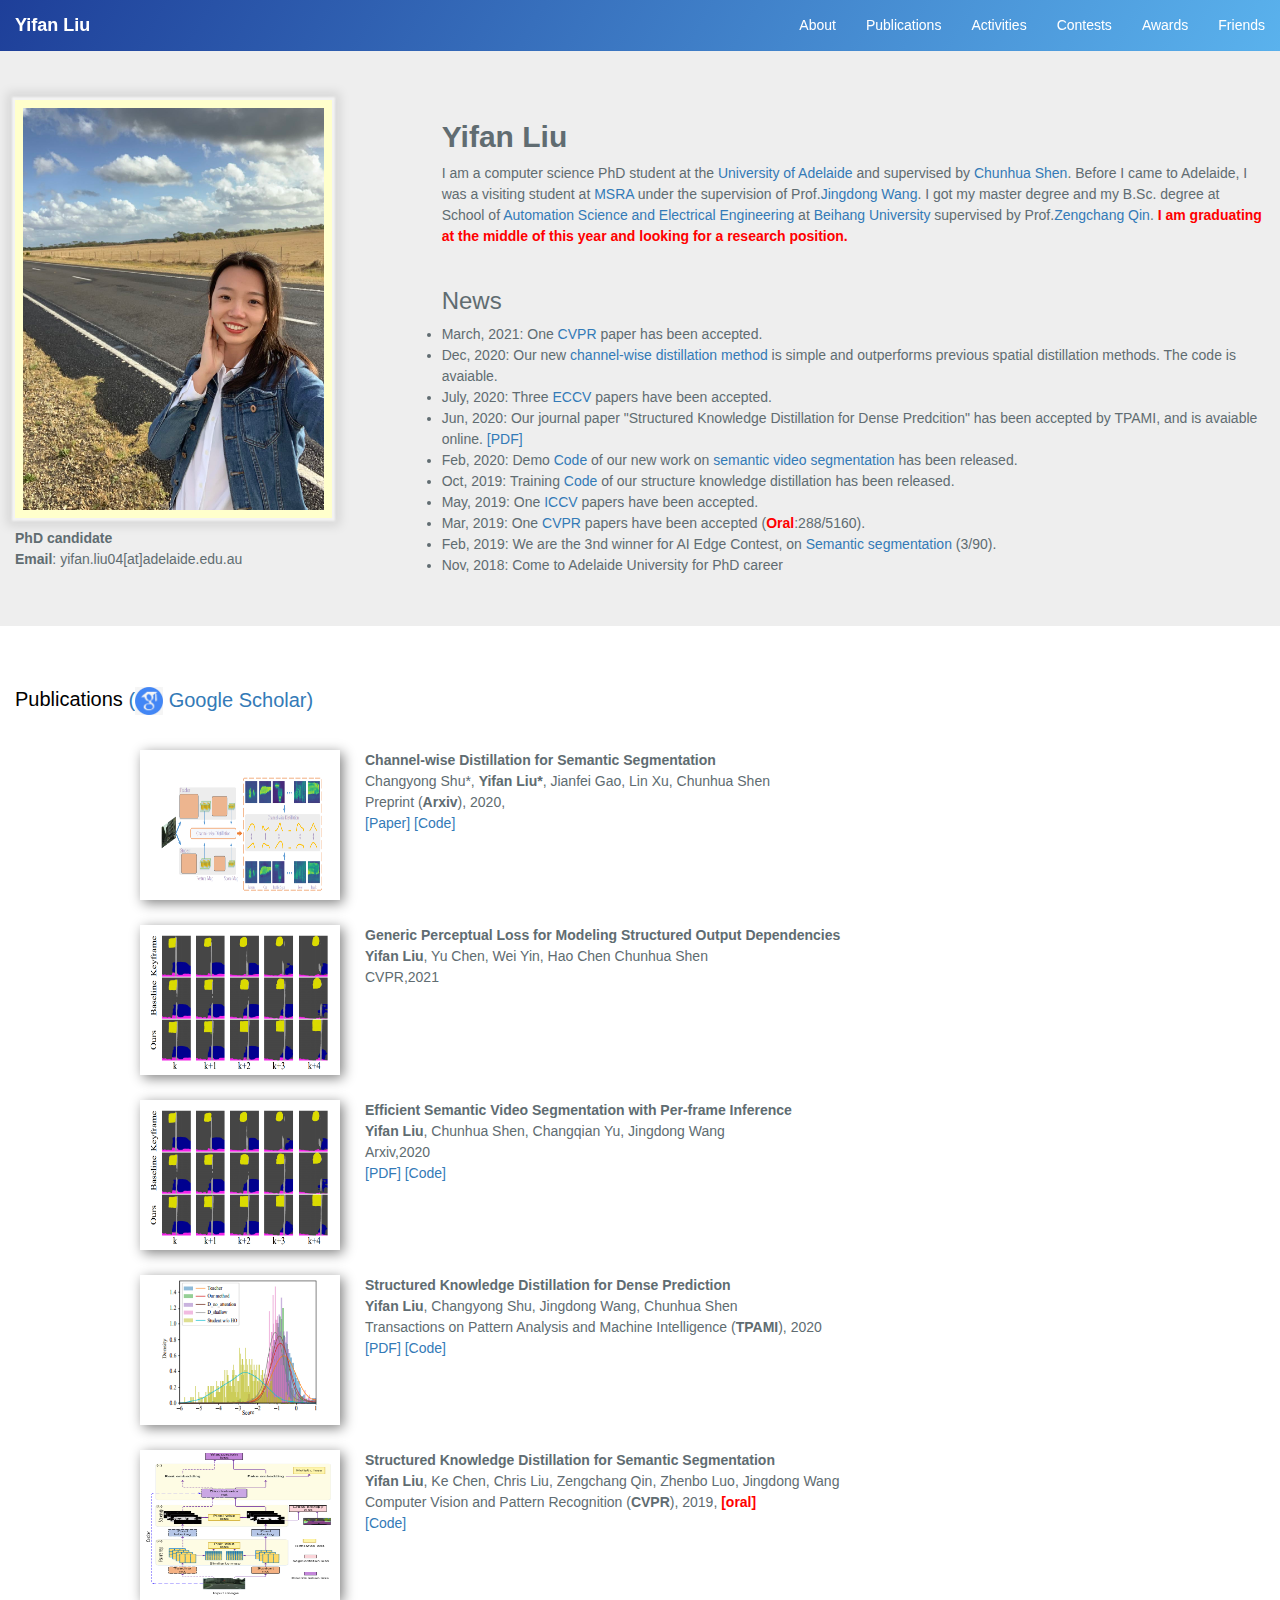
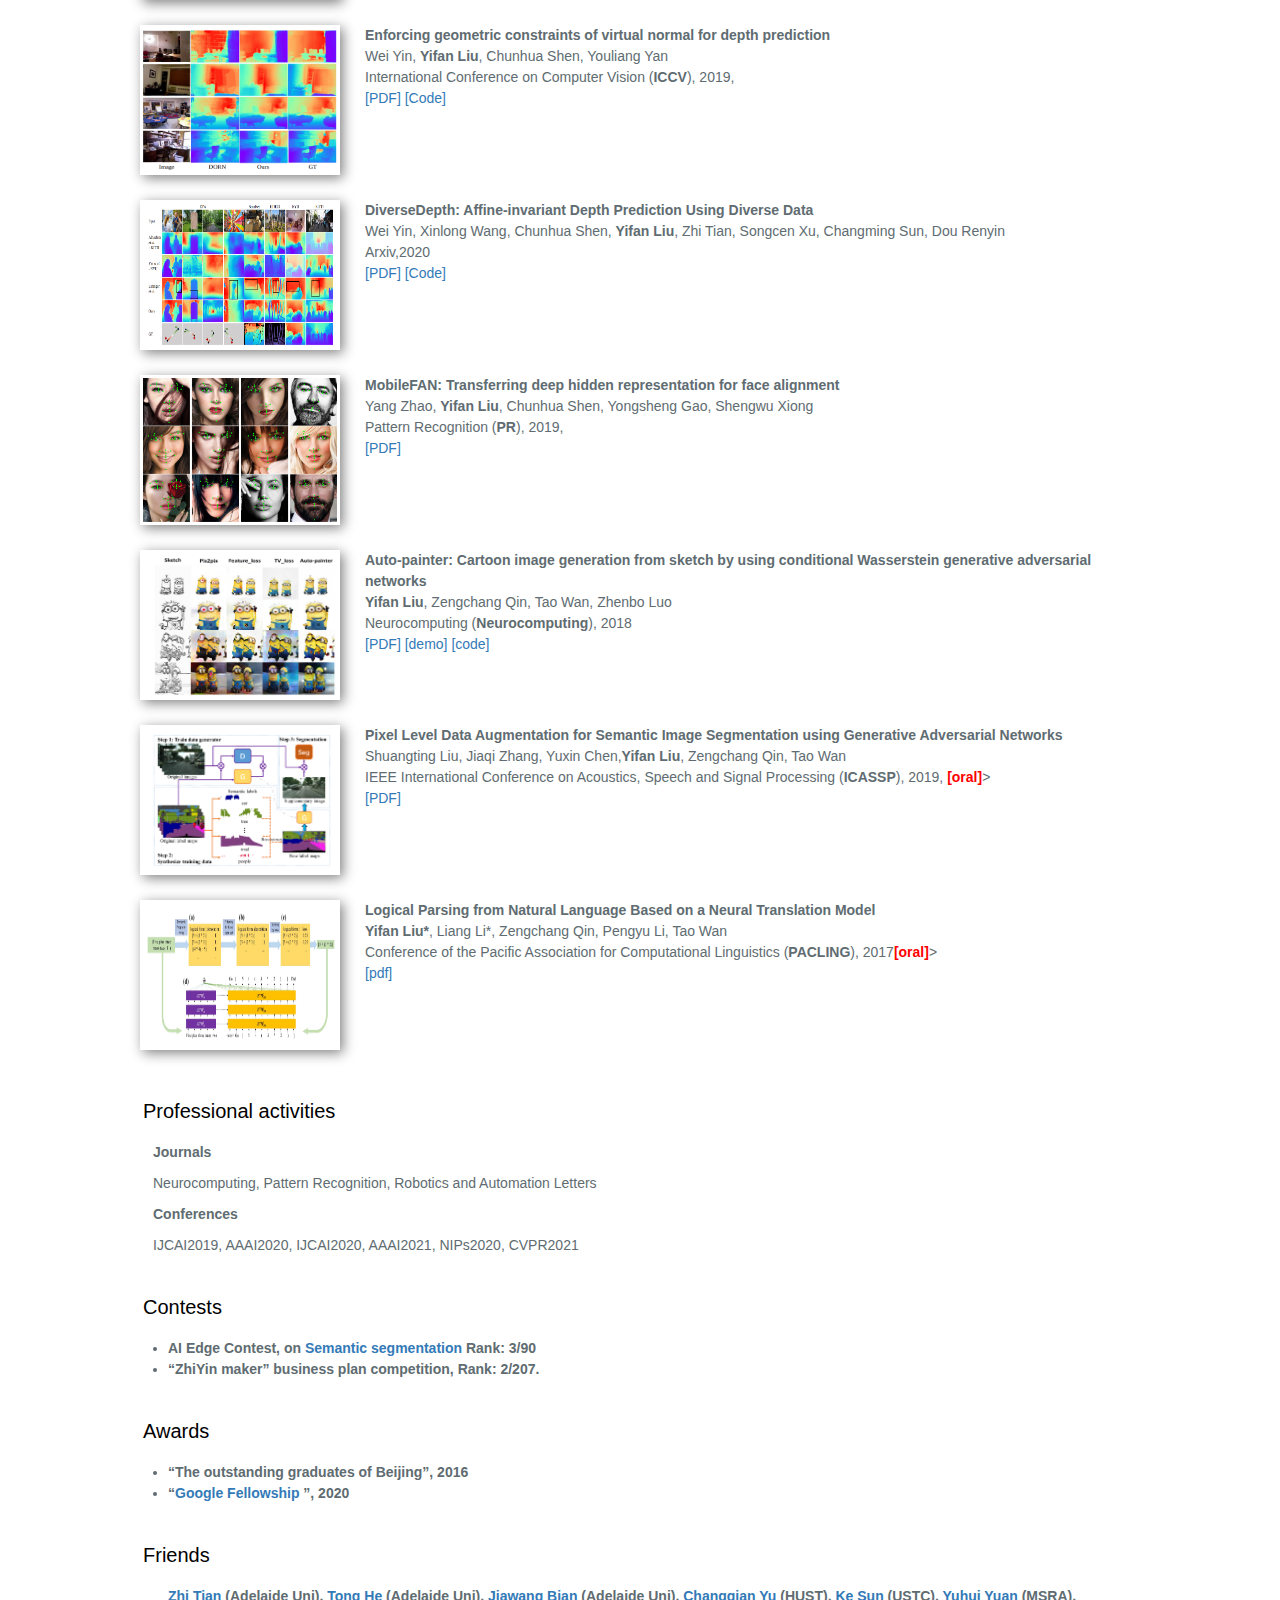
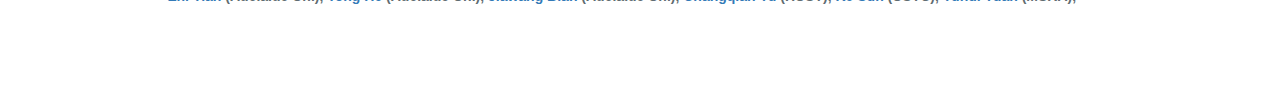
==== commit 2957c897: "Update index.html" ====
--- a/index.html
+++ b/index.html
@@ -61,6 +61,7 @@
                     <div style="clear: both;">
                         <div class="section">
                           <h3>News</h3>
+                            <li> March, 2021: One <a href='http://cvpr2021.thecvf.com/'>CVPR</a> paper has been accepted. </a> </li>
                             <li> Dec, 2020: Our new <a href='https://github.com/drilistbox/CWD'>channel-wise distillation method</a> is simple and outperforms previous spatial distillation methods. The code is avaiable.</a> </li>
                             <li> July, 2020: Three <a href='https://eccv2020.eu/'>ECCV</a> papers have been accepted. </a> </li>
                             <li> Jun, 2020: Our journal paper "Structured Knowledge Distillation for Dense Predcition" has been accepted by TPAMI, and is avaiable online. <a href='https://ieeexplore.ieee.org/stamp/stamp.jsp?tp=&arnumber=9115859'>[PDF]</a> </li>
@@ -102,8 +103,16 @@
                 <a href='https://github.com/drilistbox/CWD'>[Code]</a>
             </div>
             </div>
-            
-            
+       
+            <div class="flex pt-10">
+                <div><img class="publication-photo mr-10 " src="papers/ECCV.png" title="Generic Perceptual Loss for Modeling Structured Output Dependencies" /></div>
+                <div class="">
+                    <strong>Generic Perceptual Loss for Modeling Structured Output Dependencies</strong><br />
+                    <strong>Yifan Liu</strong>, Yu Chen, Wei Yin, Hao Chen Chunhua Shen<br />
+                    CVPR,2021<br /> 
+                </div>
+            </div>
+
             <div class="flex pt-10">
                 <div><img class="publication-photo mr-10 " src="papers/ECCV.png" title="Efficient Semantic Video Segmentation with Per-frame Inference" /></div>
                 <div class="">
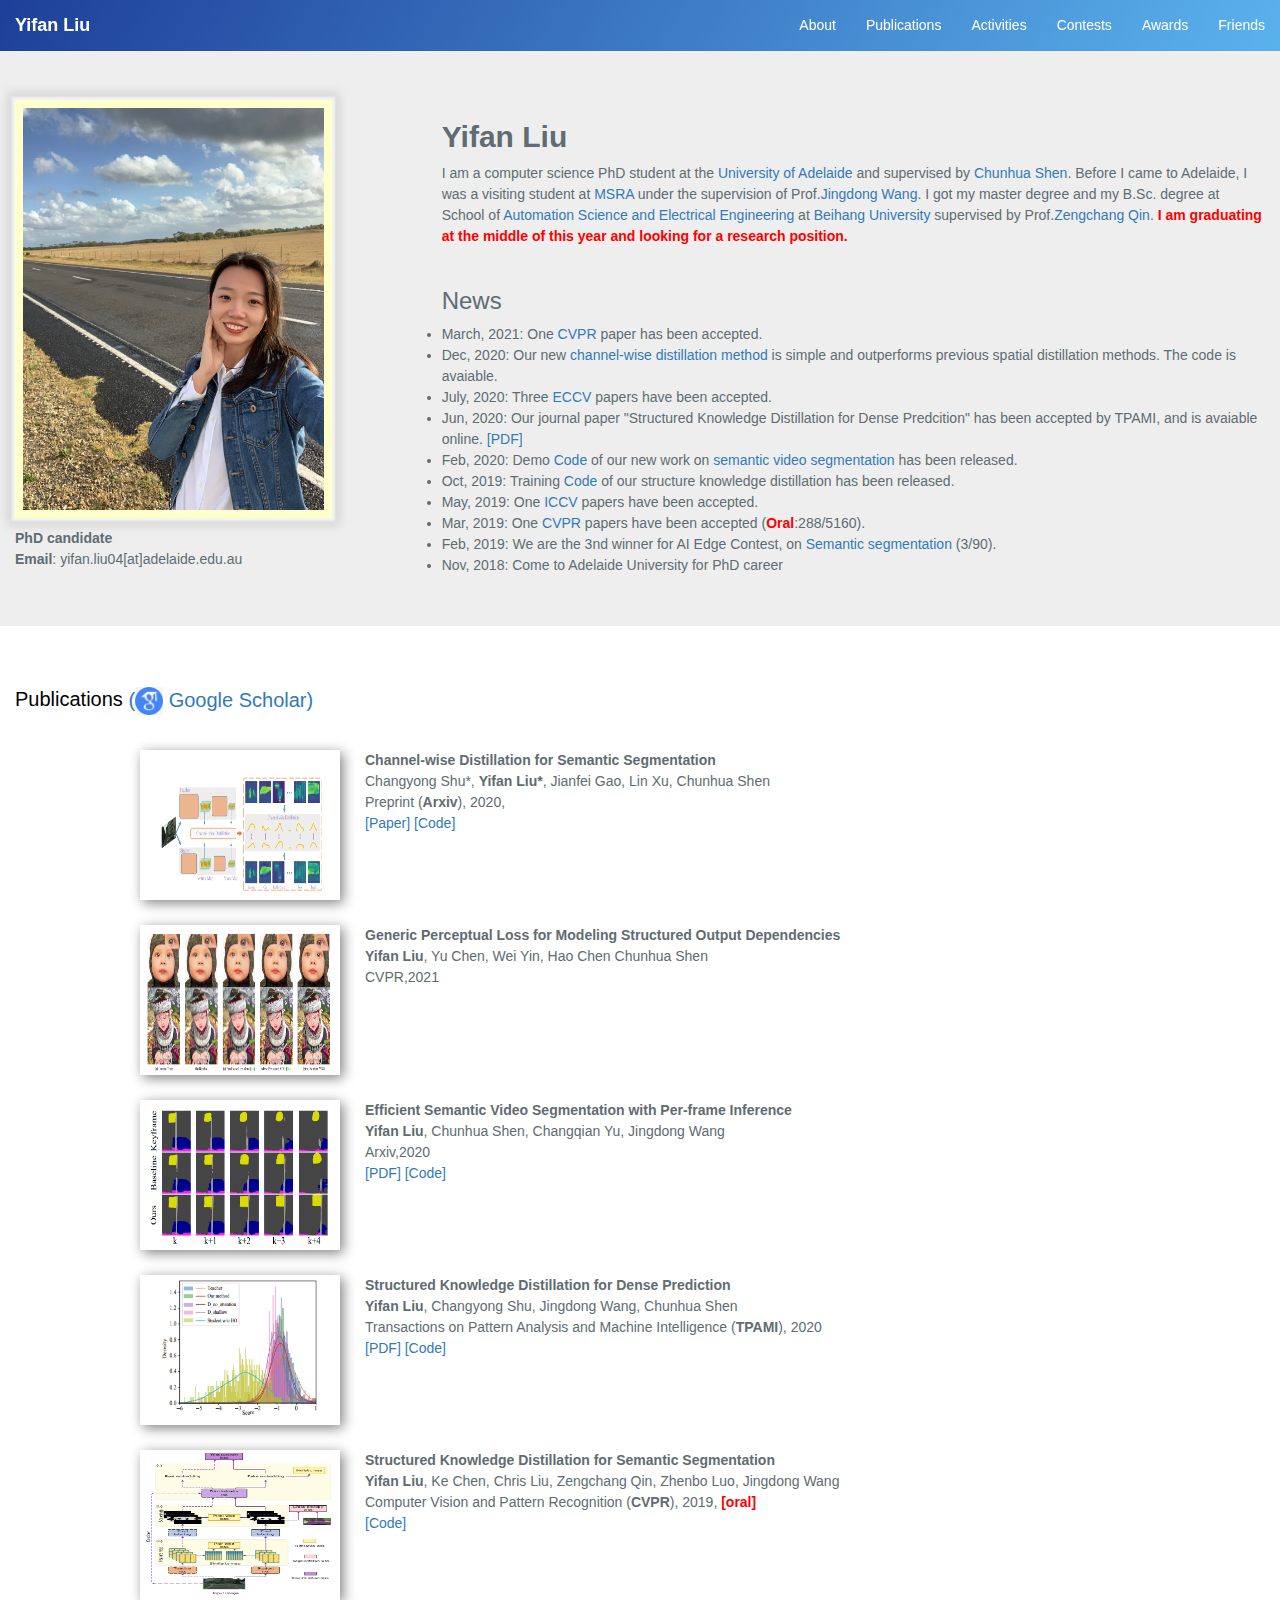
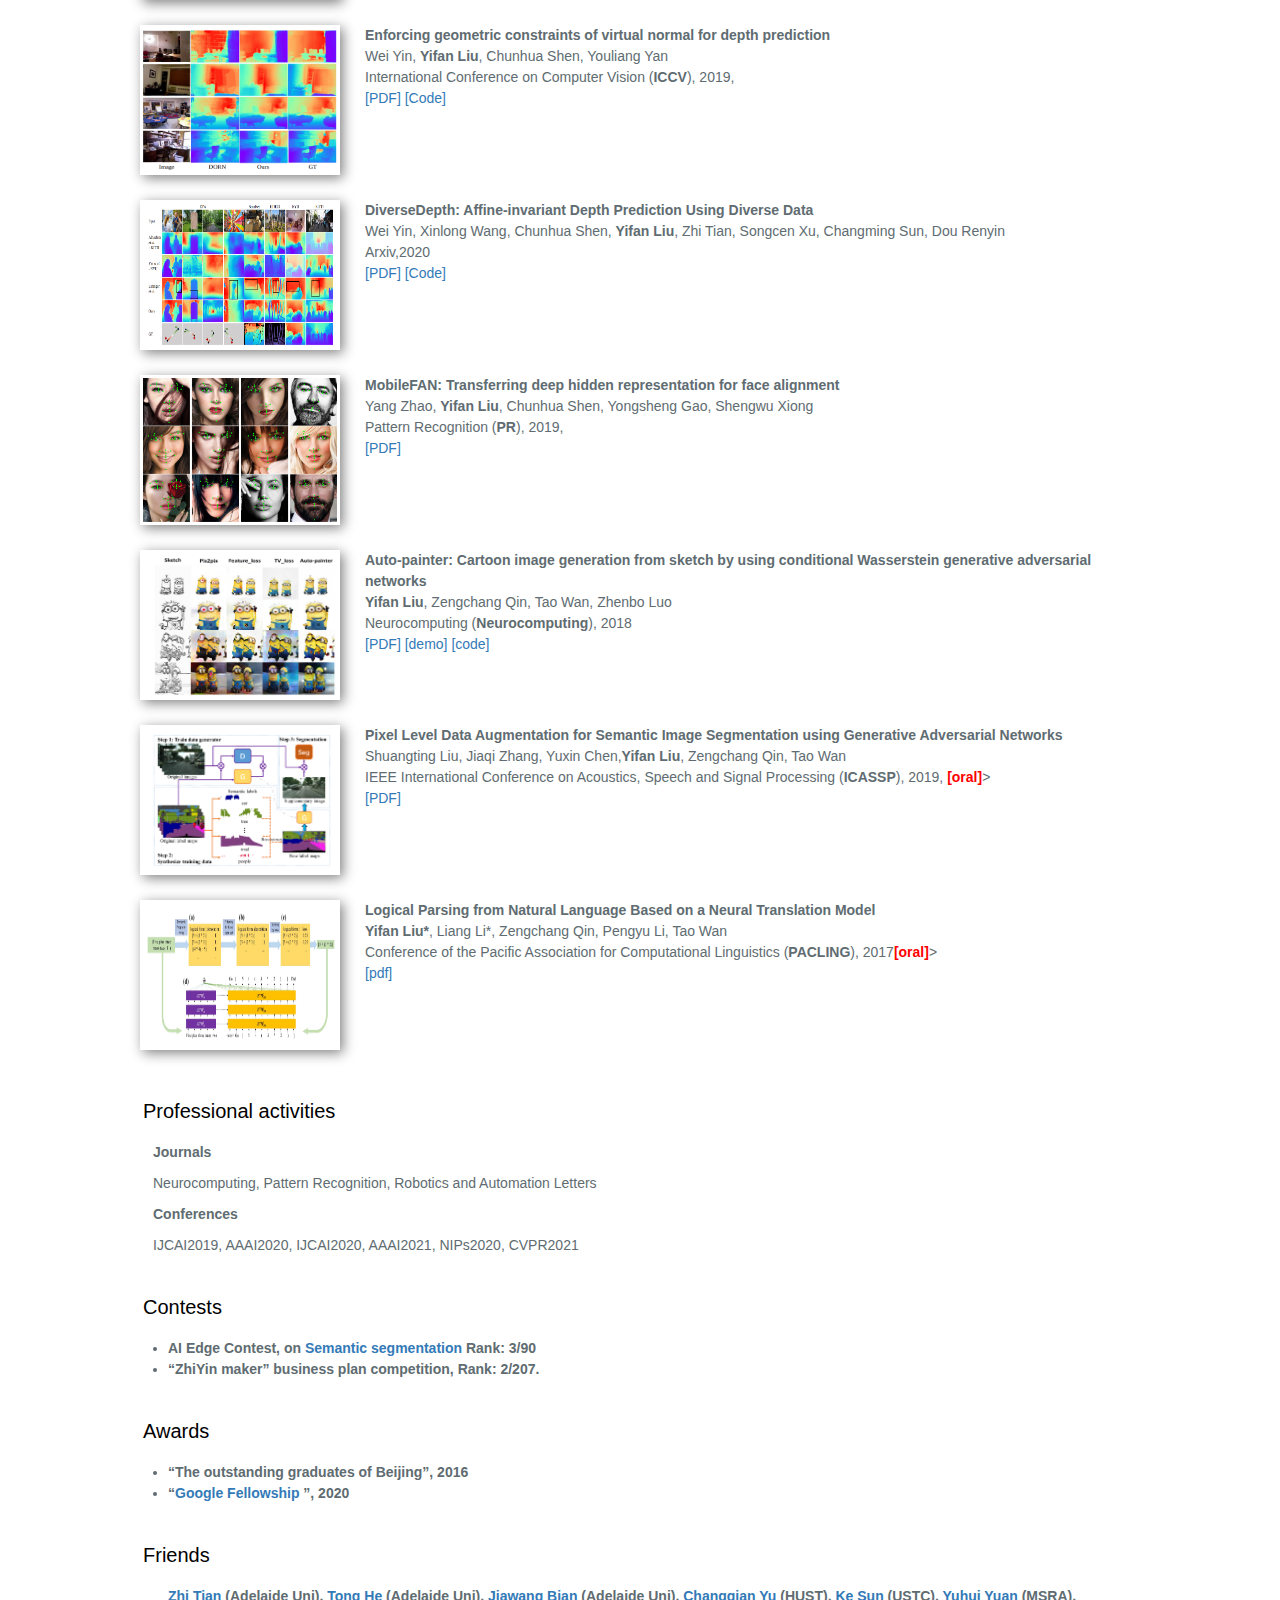
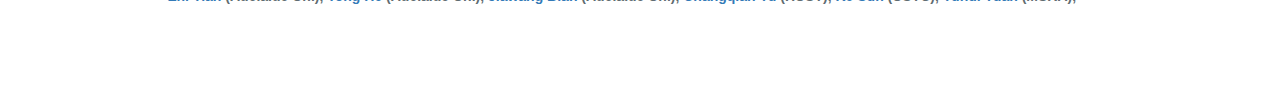
==== commit 74656cc3: "Update index.html" ====
--- a/index.html
+++ b/index.html
@@ -105,7 +105,7 @@
             </div>
        
             <div class="flex pt-10">
-                <div><img class="publication-photo mr-10 " src="papers/ECCV.png" title="Generic Perceptual Loss for Modeling Structured Output Dependencies" /></div>
+                <div><img class="publication-photo mr-10 " src="papers/CVPR21.png" title="Generic Perceptual Loss for Modeling Structured Output Dependencies" /></div>
                 <div class="">
                     <strong>Generic Perceptual Loss for Modeling Structured Output Dependencies</strong><br />
                     <strong>Yifan Liu</strong>, Yu Chen, Wei Yin, Hao Chen Chunhua Shen<br />
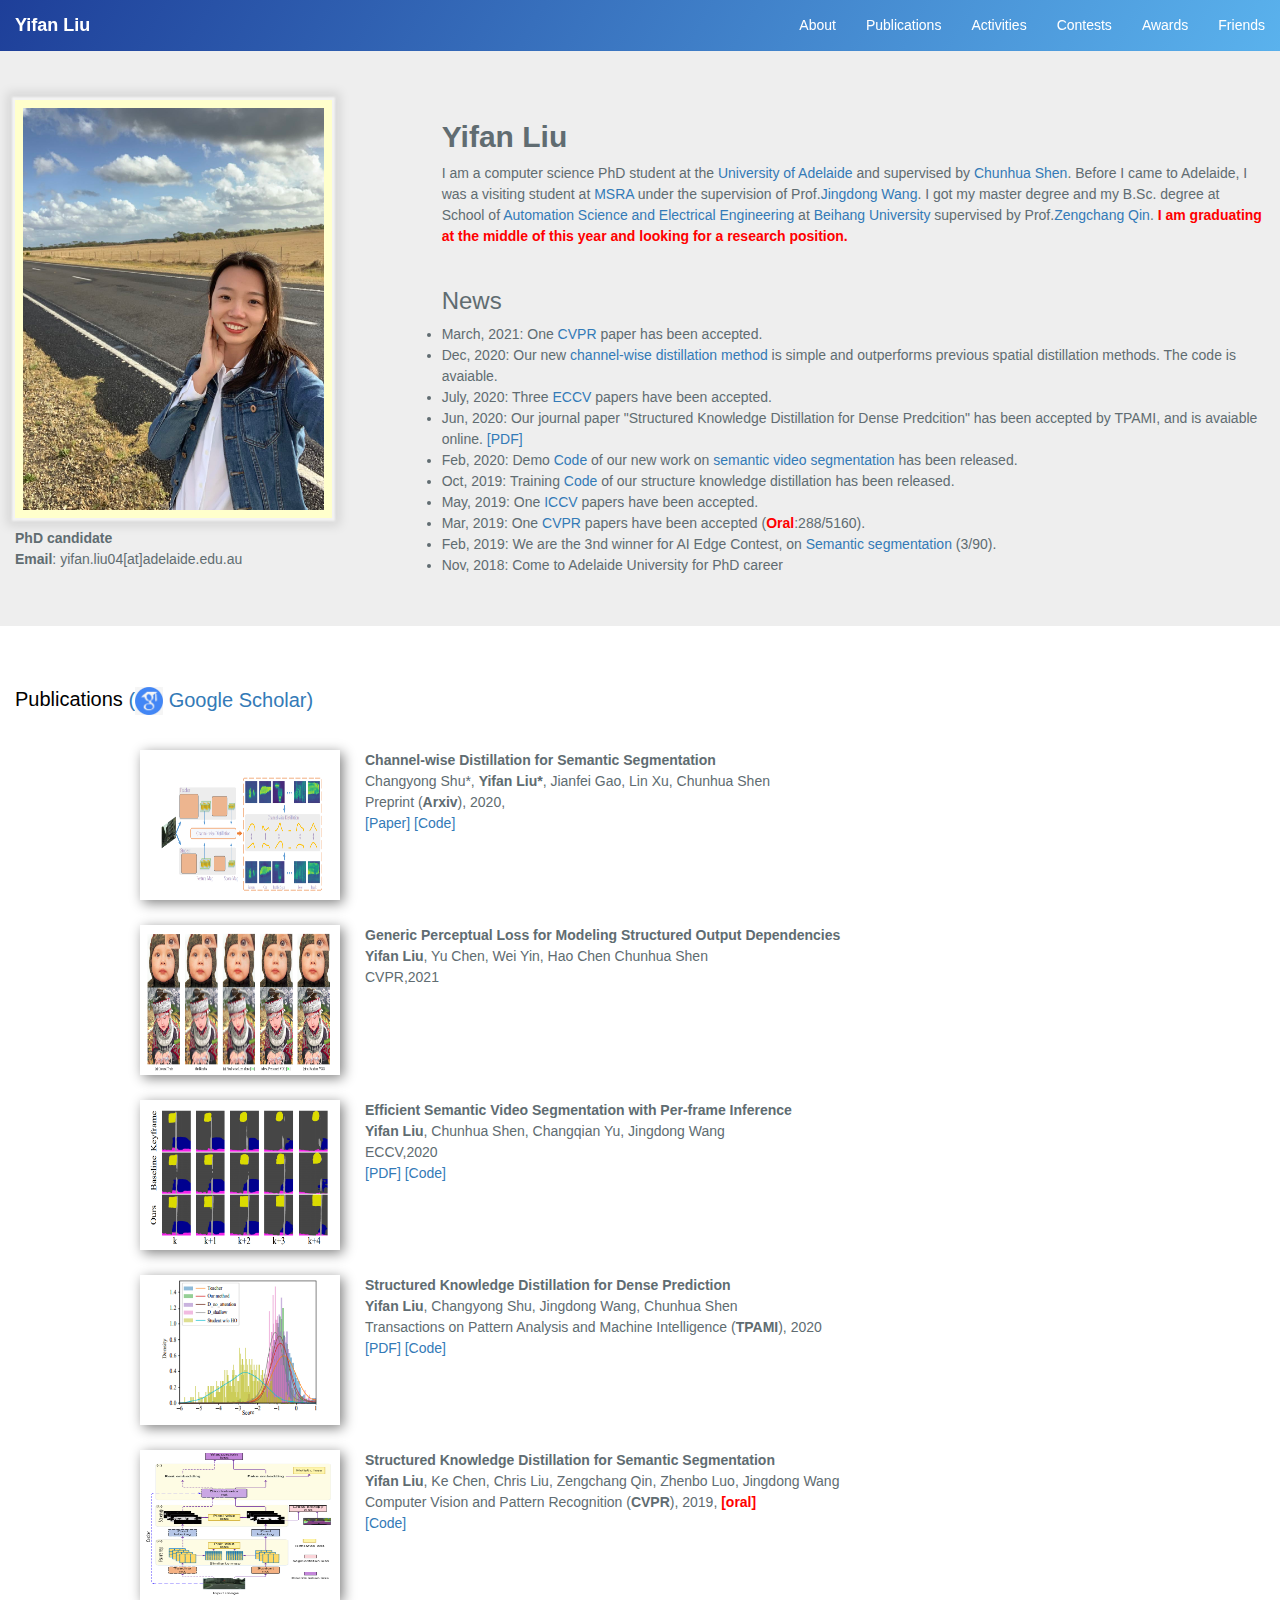
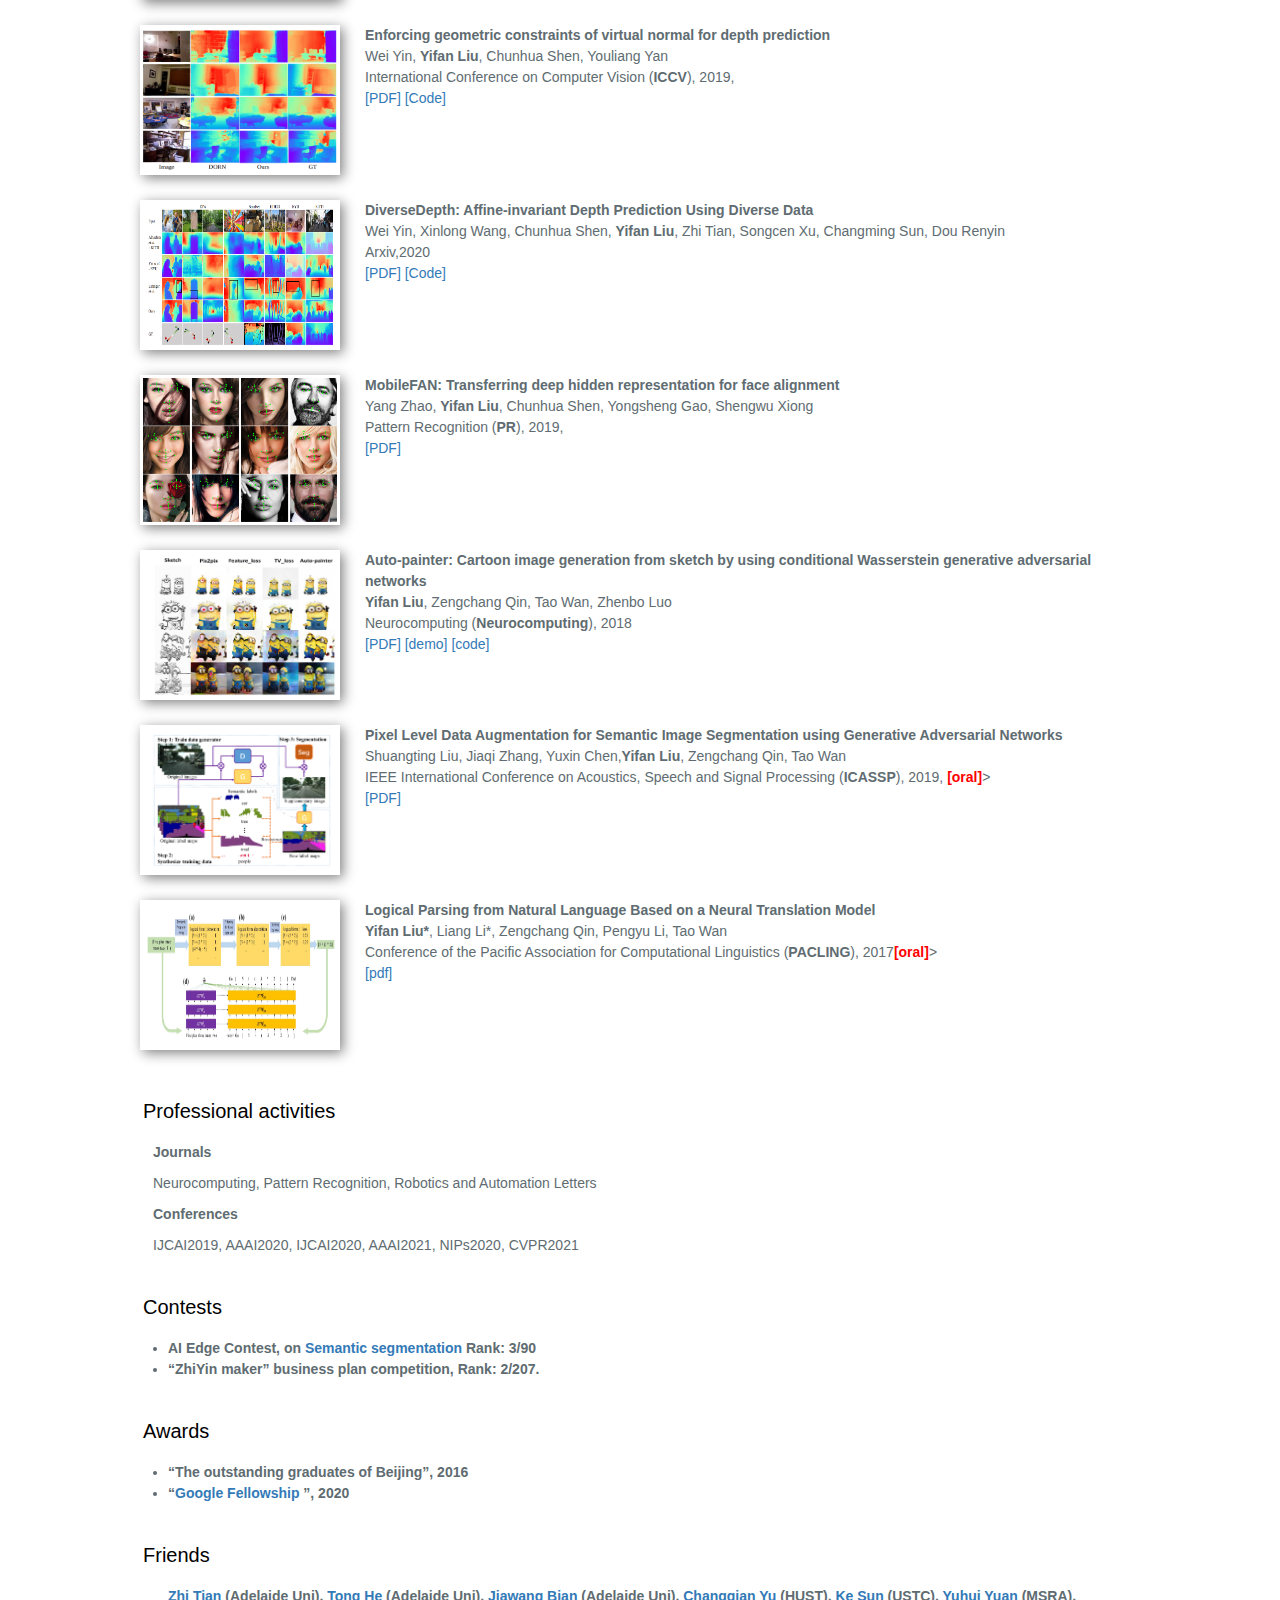
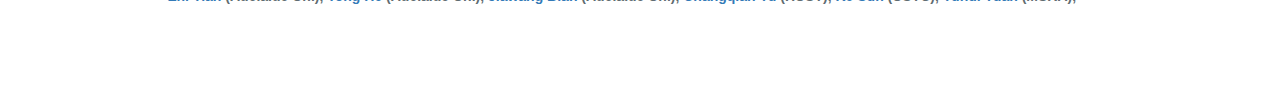
==== commit 14ea0c39: "Update index.html" ====
--- a/index.html
+++ b/index.html
@@ -118,7 +118,7 @@
                 <div class="">
                     <strong>Efficient Semantic Video Segmentation with Per-frame Inference</strong><br />
                     <strong>Yifan Liu</strong>, Chunhua Shen, Changqian Yu, Jingdong Wang<br />
-                    Arxiv,2020<br /> 
+                    ECCV,2020<br /> 
                     <a href='https://arxiv.org/pdf/2002.11433.pdf'>[PDF]</a>
                     <a href='https://github.com/irfanICMLL/ETC-Real-time-Per-frame-Semantic-video-segmentation'>[Code]</a>
                 </div>
